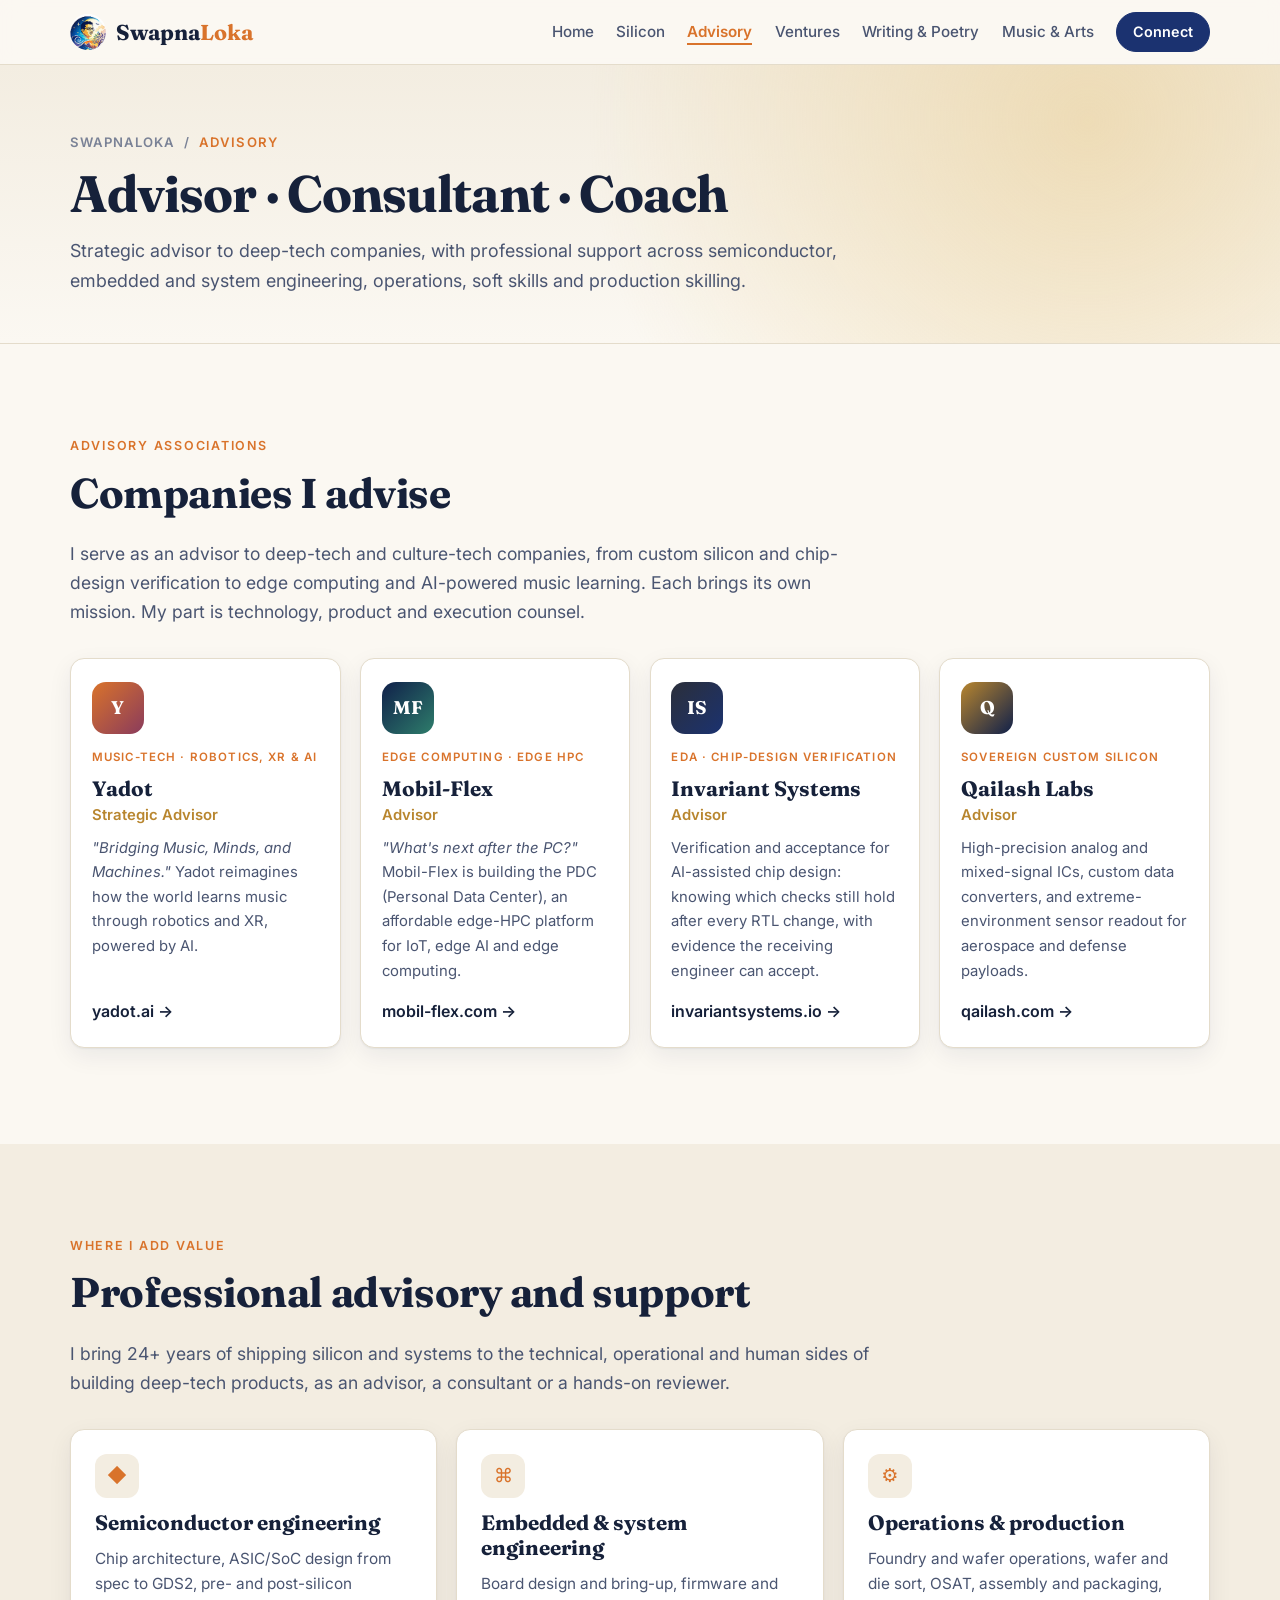
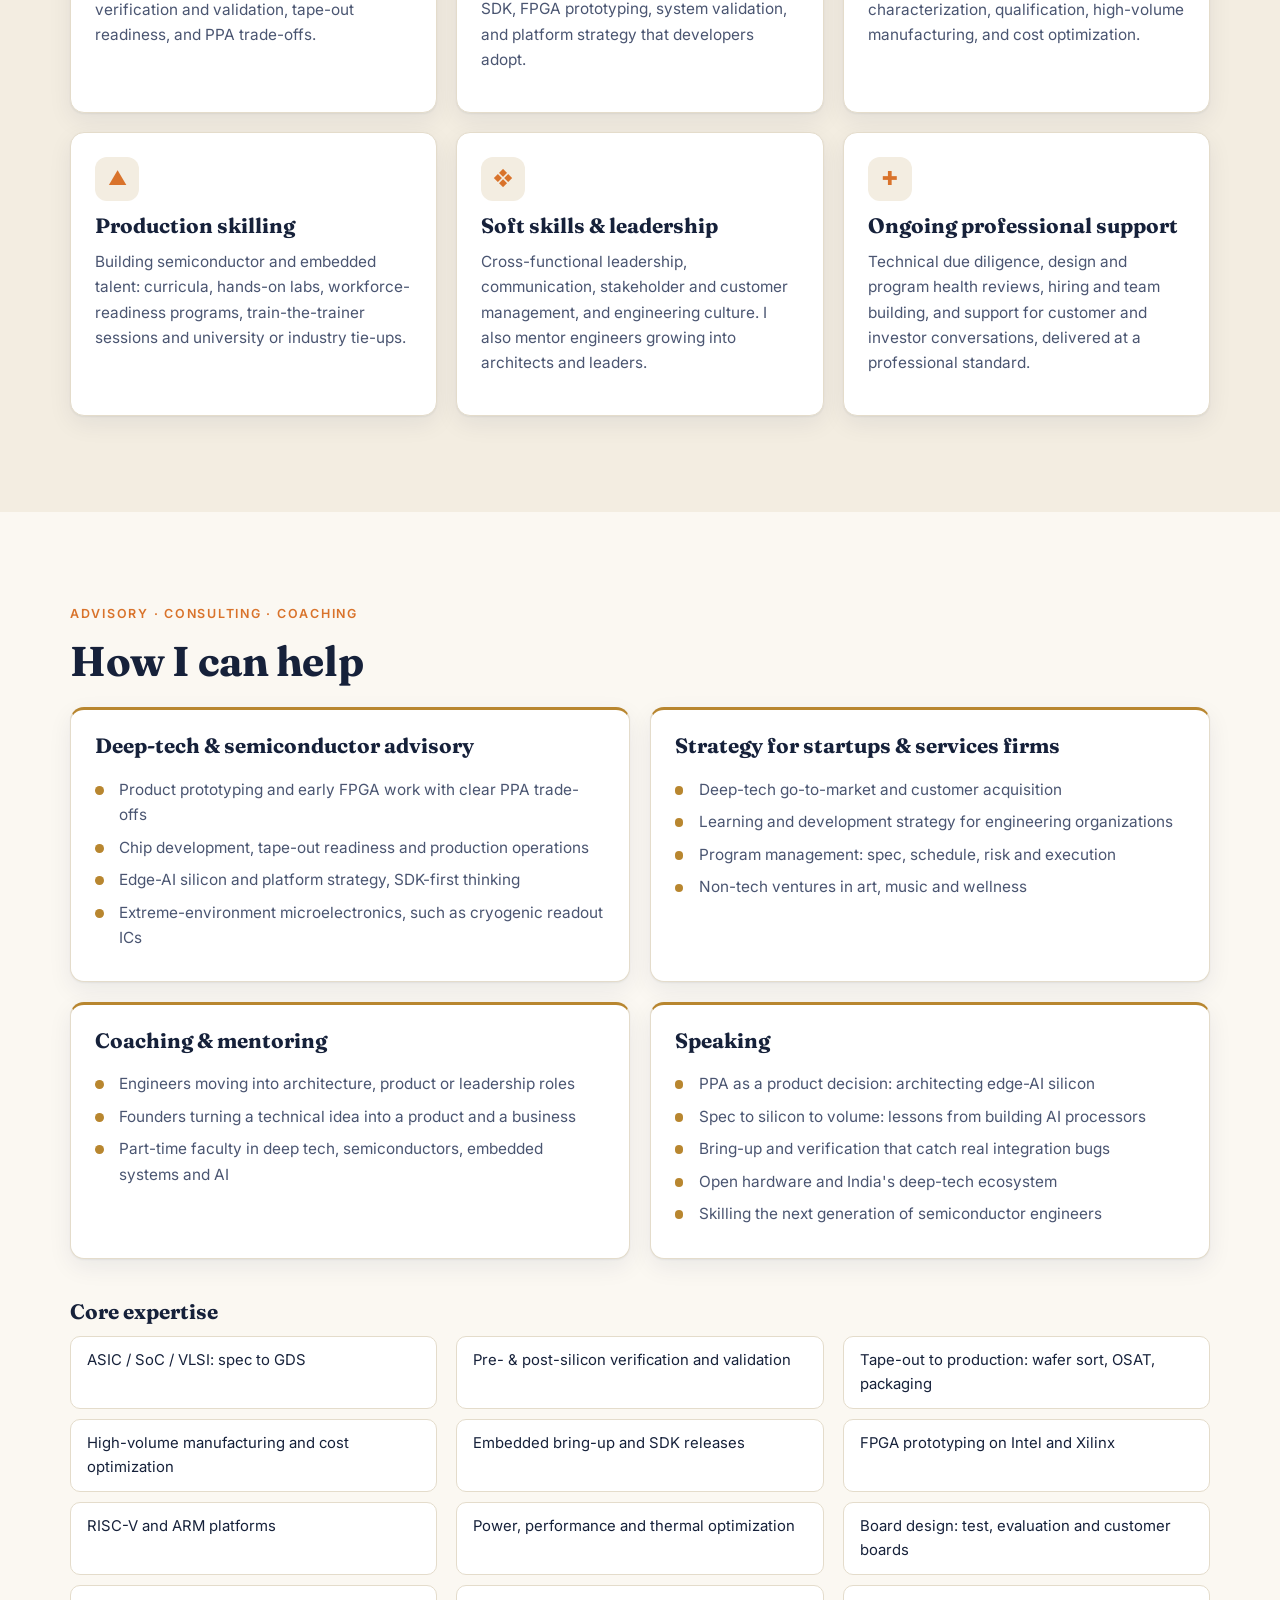
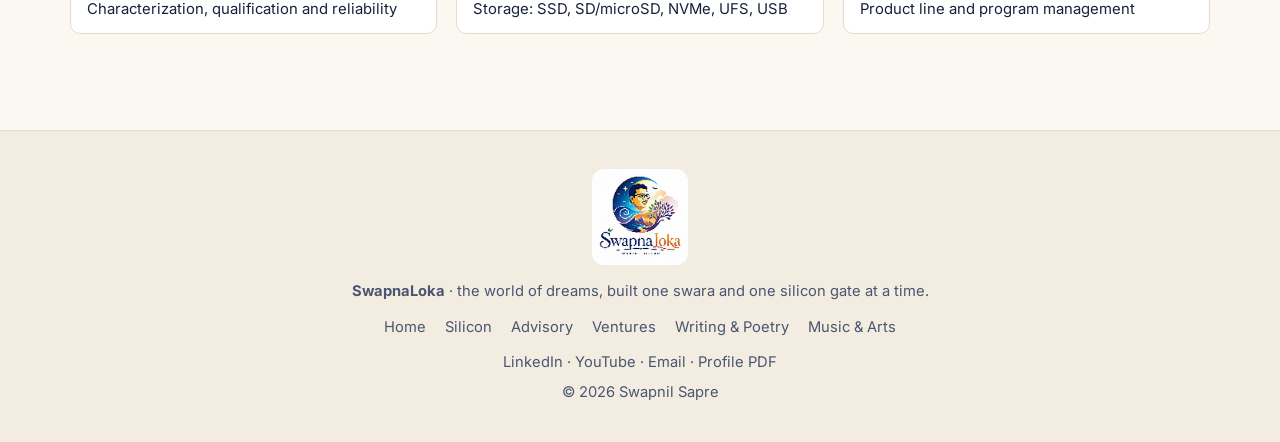
==== advisory.html @ cea738b8 "Multi-page site with shared menu; advisory roles (Yadot, Mobil-Flex, Invariant Systems, Qailash Labs" ====
<!doctype html>
<html lang="en">
<head>
<meta charset="utf-8">
<meta name="viewport" content="width=device-width, initial-scale=1">
<title>Advisory · SwapnaLoka · Swapnil Sapre</title>
<meta name="description" content="Swapnil Sapre advises Yadot, Mobil-Flex, Invariant Systems and Qailash Labs, and offers semiconductor, embedded and system engineering, operations, soft-skills and production-skilling support.">
<meta property="og:title" content="Advisory · SwapnaLoka · Swapnil Sapre">
<meta property="og:description" content="Swapnil Sapre advises Yadot, Mobil-Flex, Invariant Systems and Qailash Labs, and offers semiconductor, embedded and system engineering, operations, soft-skills and production-skilling support.">
<meta property="og:image" content="https://swap111.github.io/profile/assets/img/share.jpg">
<meta property="og:url" content="https://swap111.github.io/profile/advisory.html">
<meta name="twitter:card" content="summary_large_image">
<meta property="og:type" content="profile">
<link rel="canonical" href="https://swap111.github.io/profile/advisory.html">
<link rel="icon" type="image/png" href="assets/img/favicon.png">
<link rel="preconnect" href="https://fonts.googleapis.com">
<link rel="preconnect" href="https://fonts.gstatic.com" crossorigin>
<link href="https://fonts.googleapis.com/css2?family=Fraunces:opsz,wght@9..144,400;9..144,600;9..144,700&family=Inter:wght@400;500;600&display=swap" rel="stylesheet">
<link rel="stylesheet" href="assets/css/style.css">
</head>
<body>

<header class="nav" id="top">
  <div class="wrap nav__in">
    <a class="brand" href="index.html" aria-label="SwapnaLoka home">
      <img src="assets/img/favicon.png" alt="" width="36" height="36">
      <span>Swapna<em>Loka</em></span>
    </a>
    <button class="nav__toggle" aria-label="Open menu" aria-expanded="false" aria-controls="menu">
      <span></span><span></span><span></span>
    </button>
    <nav id="menu" class="nav__menu">
      <a href="index.html">Home</a>
      <a href="silicon.html">Silicon</a>
      <a href="advisory.html" aria-current="page">Advisory</a>
      <a href="ventures.html">Ventures</a>
      <a href="writing.html">Writing &amp; Poetry</a>
      <a href="music.html">Music &amp; Arts</a>
      <a href="index.html#contact" class="btn btn--sm">Connect</a>
    </nav>
  </div>
</header>

<main>

<section class="pagehead">
  <div class="wrap">
    <p class="pagehead__crumb"><a href="index.html">SwapnaLoka</a> <span aria-hidden="true">/</span> Advisory</p>
    <h1>Advisor · Consultant · Coach</h1>
    <p class="pagehead__lead">Strategic advisor to deep-tech companies, with professional support across semiconductor, embedded and system engineering, operations, soft skills and production skilling.</p>
  </div>
</section>

<section id="associations" class="section">
  <div class="wrap">
    <p class="eyebrow">Advisory associations</p>
    <h2>Companies I advise</h2>
    <p class="section__lead">I serve as an advisor to deep-tech and culture-tech companies, from custom silicon and chip-design verification to edge computing and AI-powered music learning. Each brings its own mission. My part is technology, product and execution counsel.</p>
    <div class="assoc">
      <a class="assoc__card" href="https://yadot.ai/" target="_blank" rel="noopener">
        <span class="assoc__mono assoc__mono--yadot" aria-hidden="true">Y</span>
        <span class="card__tag">Music-tech · Robotics, XR &amp; AI</span>
        <h3>Yadot</h3>
        <p class="assoc__role">Strategic Advisor</p>
        <p><em>"Bridging Music, Minds, and Machines."</em> Yadot reimagines how the world learns music through robotics and XR, powered by AI.</p>
        <span class="card__link">yadot.ai →</span>
      </a>
      <a class="assoc__card" href="https://mobil-flex.com/" target="_blank" rel="noopener">
        <span class="assoc__mono assoc__mono--mf" aria-hidden="true">MF</span>
        <span class="card__tag">Edge computing · Edge HPC</span>
        <h3>Mobil-Flex</h3>
        <p class="assoc__role">Advisor</p>
        <p><em>"What's next after the PC?"</em> Mobil-Flex is building the PDC (Personal Data Center), an affordable edge-HPC platform for IoT, edge AI and edge computing.</p>
        <span class="card__link">mobil-flex.com →</span>
      </a>
      <a class="assoc__card" href="https://invariantsystems.io/" target="_blank" rel="noopener">
        <span class="assoc__mono assoc__mono--inv" aria-hidden="true">IS</span>
        <span class="card__tag">EDA · Chip-design verification</span>
        <h3>Invariant Systems</h3>
        <p class="assoc__role">Advisor</p>
        <p>Verification and acceptance for AI-assisted chip design: knowing which checks still hold after every RTL change, with evidence the receiving engineer can accept.</p>
        <span class="card__link">invariantsystems.io →</span>
      </a>
      <a class="assoc__card" href="https://qailash.com/" target="_blank" rel="noopener">
        <span class="assoc__mono assoc__mono--q" aria-hidden="true">Q</span>
        <span class="card__tag">Sovereign custom silicon</span>
        <h3>Qailash Labs</h3>
        <p class="assoc__role">Advisor</p>
        <p>High-precision analog and mixed-signal ICs, custom data converters, and extreme-environment sensor readout for aerospace and defense payloads.</p>
        <span class="card__link">qailash.com →</span>
      </a>
    </div>
  </div>
</section>

<section id="areas" class="section section--tint">
  <div class="wrap">
    <p class="eyebrow">Where I add value</p>
    <h2>Professional advisory and support</h2>
    <p class="section__lead">I bring 24+ years of shipping silicon and systems to the technical, operational and human sides of building deep-tech products, as an advisor, a consultant or a hands-on reviewer.</p>
    <div class="cards cards--3">
      <article class="card area">
        <span class="area__icon" aria-hidden="true">◆</span>
        <h3>Semiconductor engineering</h3>
        <p>Chip architecture, ASIC/SoC design from spec to GDS2, pre- and post-silicon verification and validation, tape-out readiness, and PPA trade-offs.</p>
      </article>
      <article class="card area">
        <span class="area__icon" aria-hidden="true">⌘</span>
        <h3>Embedded &amp; system engineering</h3>
        <p>Board design and bring-up, firmware and SDK, FPGA prototyping, system validation, and platform strategy that developers adopt.</p>
      </article>
      <article class="card area">
        <span class="area__icon" aria-hidden="true">⚙</span>
        <h3>Operations &amp; production</h3>
        <p>Foundry and wafer operations, wafer and die sort, OSAT, assembly and packaging, characterization, qualification, high-volume manufacturing, and cost optimization.</p>
      </article>
      <article class="card area">
        <span class="area__icon" aria-hidden="true">▲</span>
        <h3>Production skilling</h3>
        <p>Building semiconductor and embedded talent: curricula, hands-on labs, workforce-readiness programs, train-the-trainer sessions and university or industry tie-ups.</p>
      </article>
      <article class="card area">
        <span class="area__icon" aria-hidden="true">❖</span>
        <h3>Soft skills &amp; leadership</h3>
        <p>Cross-functional leadership, communication, stakeholder and customer management, and engineering culture. I also mentor engineers growing into architects and leaders.</p>
      </article>
      <article class="card area">
        <span class="area__icon" aria-hidden="true">✚</span>
        <h3>Ongoing professional support</h3>
        <p>Technical due diligence, design and program health reviews, hiring and team building, and support for customer and investor conversations, delivered at a professional standard.</p>
      </article>
    </div>
  </div>
</section>

<section id="advise" class="section">
  <div class="wrap">
    <p class="eyebrow">Advisory · Consulting · Coaching</p>
    <h2>How I can help</h2>
    <div class="cards cards--2">
      <article class="card card--line">
        <h3>Deep-tech &amp; semiconductor advisory</h3>
        <ul class="ticks">
          <li>Product prototyping and early FPGA work with clear PPA trade-offs</li>
          <li>Chip development, tape-out readiness and production operations</li>
          <li>Edge-AI silicon and platform strategy, SDK-first thinking</li>
          <li>Extreme-environment microelectronics, such as cryogenic readout ICs</li>
        </ul>
      </article>
      <article class="card card--line">
        <h3>Strategy for startups &amp; services firms</h3>
        <ul class="ticks">
          <li>Deep-tech go-to-market and customer acquisition</li>
          <li>Learning and development strategy for engineering organizations</li>
          <li>Program management: spec, schedule, risk and execution</li>
          <li>Non-tech ventures in art, music and wellness</li>
        </ul>
      </article>
      <article class="card card--line">
        <h3>Coaching &amp; mentoring</h3>
        <ul class="ticks">
          <li>Engineers moving into architecture, product or leadership roles</li>
          <li>Founders turning a technical idea into a product and a business</li>
          <li>Part-time faculty in deep tech, semiconductors, embedded systems and AI</li>
        </ul>
      </article>
      <article class="card card--line">
        <h3>Speaking</h3>
        <ul class="ticks">
          <li>PPA as a product decision: architecting edge-AI silicon</li>
          <li>Spec to silicon to volume: lessons from building AI processors</li>
          <li>Bring-up and verification that catch real integration bugs</li>
          <li>Open hardware and India's deep-tech ecosystem</li>
          <li>Skilling the next generation of semiconductor engineers</li>
        </ul>
      </article>
    </div>

    <h3 class="sub">Core expertise</h3>
    <ul class="skills">
      <li>ASIC / SoC / VLSI: spec to GDS</li>
      <li>Pre- &amp; post-silicon verification and validation</li>
      <li>Tape-out to production: wafer sort, OSAT, packaging</li>
      <li>High-volume manufacturing and cost optimization</li>
      <li>Embedded bring-up and SDK releases</li>
      <li>FPGA prototyping on Intel and Xilinx</li>
      <li>RISC-V and ARM platforms</li>
      <li>Power, performance and thermal optimization</li>
      <li>Board design: test, evaluation and customer boards</li>
      <li>Characterization, qualification and reliability</li>
      <li>Storage: SSD, SD/microSD, NVMe, UFS, USB</li>
      <li>Product line and program management</li>
    </ul>
  </div>
</section>

</main>

<footer class="foot">
  <div class="wrap foot__in">
    <img src="assets/img/swapnaloka_logo.png" alt="SwapnaLoka logo" width="96" height="96">
    <p><b>SwapnaLoka</b> · the world of dreams, built one swara and one silicon gate at a time.</p>
    <nav class="foot__links" aria-label="Footer">
      <a href="index.html">Home</a><a href="silicon.html">Silicon</a><a href="advisory.html">Advisory</a>
      <a href="ventures.html">Ventures</a><a href="writing.html">Writing &amp; Poetry</a><a href="music.html">Music &amp; Arts</a>
    </nav>
    <p class="foot__social">
      <a href="https://www.linkedin.com/in/swapnils29/" target="_blank" rel="noopener">LinkedIn</a> ·
      <a href="https://www.youtube.com/channel/UCmxNMod3-gjRFG-OuT9vwgw" target="_blank" rel="noopener">YouTube</a> ·
      <a href="mailto:sapreswapnil@yahoo.co.in">Email</a> ·
      <a href="docs/SwapnaLoka_Profile_Swapnil_Sapre.pdf" download>Profile PDF</a>
    </p>
    <p class="muted">© <span id="yr">2026</span> Swapnil Sapre</p>
  </div>
</footer>

<script src="assets/js/main.js" defer></script>
</body>
</html>
---- assets/css/style.css ----
/* SwapnaLoka — palette drawn from the logo: night navy, gold, saffron, cream */
:root {
  --bg: #fbf8f2;
  --bg-tint: #f3ede1;
  --surface: #ffffff;
  --ink: #16213a;
  --ink-soft: #4a5571;
  --muted: #7a8296;
  --line: #e4dccb;
  --navy: #10204a;
  --navy-2: #1b3270;
  --gold: #b8862f;
  --gold-soft: #e9cf98;
  --saffron: #d9732b;
  --on-dark: #f4efe4;
  --shadow: 0 1px 2px rgba(16,32,74,.06), 0 8px 24px rgba(16,32,74,.07);
  --radius: 14px;
  --serif: "Fraunces", Georgia, "Times New Roman", serif;
  --sans: "Inter", system-ui, -apple-system, "Segoe UI", Roboto, sans-serif;
}
@media (prefers-color-scheme: dark) {
  :root:not([data-theme="light"]) {
    --bg: #0c1326; --bg-tint: #111a33; --surface: #15203d;
    --ink: #ece6d8; --ink-soft: #c2c6d3; --muted: #8d94a8; --line: #26325a;
    --navy: #060b1a; --navy-2: #1b3270; --gold: #d9ab55; --gold-soft: #7a5d26;
    --saffron: #ee8a43;
    --shadow: 0 1px 2px rgba(0,0,0,.3), 0 8px 24px rgba(0,0,0,.25);
  }
}
:root[data-theme="dark"] {
  --bg: #0c1326; --bg-tint: #111a33; --surface: #15203d;
  --ink: #ece6d8; --ink-soft: #c2c6d3; --muted: #8d94a8; --line: #26325a;
  --navy: #060b1a; --navy-2: #1b3270; --gold: #d9ab55; --gold-soft: #7a5d26;
  --saffron: #ee8a43;
  --shadow: 0 1px 2px rgba(0,0,0,.3), 0 8px 24px rgba(0,0,0,.25);
}

*, *::before, *::after { box-sizing: border-box; }
html { scroll-behavior: smooth; scroll-padding-top: 76px; }
body {
  margin: 0; background: var(--bg); color: var(--ink);
  font: 16px/1.65 var(--sans); -webkit-font-smoothing: antialiased;
}
img { max-width: 100%; height: auto; display: block; }
.hero__in > *, .grid-2 > *, .cards > *, .books > * { min-width: 0; }
a { color: var(--gold); text-decoration-thickness: 1px; text-underline-offset: 3px; }
a:hover { color: var(--saffron); }
h1, h2, h3, h4 { font-family: var(--serif); line-height: 1.2; margin: 0 0 .5em; color: var(--ink); }
h1 { font-size: clamp(2.6rem, 6vw, 4.4rem); letter-spacing: -.02em; }
h2 { font-size: clamp(1.8rem, 3.6vw, 2.6rem); letter-spacing: -.01em; }
h3 { font-size: 1.3rem; }
h4 { font-size: 1.08rem; }
p { margin: 0 0 1em; }
.wrap { width: min(1140px, 100% - 32px); margin-inline: auto; }
.muted { color: var(--muted); }
.center { text-align: center; margin-top: 1.5rem; }
.eyebrow {
  font: 600 .78rem/1 var(--sans); letter-spacing: .14em; text-transform: uppercase;
  color: var(--saffron); margin-bottom: 1rem;
}

/* buttons */
.btn {
  display: inline-flex; align-items: center; gap: .5rem;
  padding: .8rem 1.3rem; border-radius: 999px; border: 1.5px solid var(--navy-2);
  background: var(--navy-2); color: #fff; font-weight: 600; text-decoration: none;
  transition: transform .15s, background .15s;
}
.btn:hover { color: #fff; background: var(--saffron); border-color: var(--saffron); transform: translateY(-1px); }
.btn--ghost { background: transparent; color: var(--ink); border-color: var(--gold); }
.btn--ghost:hover { background: var(--gold); border-color: var(--gold); }
.btn--light { background: var(--gold); border-color: var(--gold); color: #10204a; }
.btn--sm { padding: .45rem 1rem; font-size: .9rem; }

/* nav */
.nav {
  position: sticky; top: 0; z-index: 50;
  background: color-mix(in srgb, var(--bg) 88%, transparent);
  backdrop-filter: saturate(1.4) blur(10px); border-bottom: 1px solid var(--line);
}
.nav__in { display: flex; align-items: center; justify-content: space-between; height: 64px; }
.brand { display: flex; align-items: center; gap: .6rem; text-decoration: none; color: var(--ink); font: 700 1.35rem var(--serif); }
.brand img { border-radius: 50%; }
.brand em { font-style: normal; color: var(--saffron); }
.nav__menu { display: flex; align-items: center; gap: 1.4rem; }
.nav__menu a:not(.btn) { color: var(--ink-soft); text-decoration: none; font-weight: 500; font-size: .95rem; }
.nav__menu a:not(.btn):hover { color: var(--saffron); }
.nav__toggle { display: none; background: none; border: 0; padding: 8px; cursor: pointer; }
.nav__toggle span { display: block; width: 22px; height: 2px; margin: 5px 0; background: var(--ink); border-radius: 2px; }

/* hero */
.hero {
  padding: clamp(3rem, 7vw, 6rem) 0 3rem;
  background:
    radial-gradient(900px 400px at 85% 0%, color-mix(in srgb, var(--gold-soft) 45%, transparent), transparent 70%),
    radial-gradient(700px 400px at 0% 100%, color-mix(in srgb, var(--navy-2) 10%, transparent), transparent 70%);
}
.hero__in { display: grid; grid-template-columns: 1.3fr 1fr; gap: clamp(2rem, 5vw, 4rem); align-items: center; }
.hero__lead { font: 600 1.25rem var(--serif); color: var(--gold); margin-bottom: .6rem; }
.hero__sub { font-size: 1.12rem; color: var(--ink-soft); max-width: 38em; }
.hero__cta { display: flex; flex-wrap: wrap; gap: .8rem; margin: 1.6rem 0; }
.hero__photo { margin: 0; position: relative; justify-self: center; width: min(400px, 100%); }
.hero__photo::before {
  content: ""; position: absolute; inset: -14px; border-radius: 50%;
  background: conic-gradient(from 200deg, var(--gold), var(--saffron), var(--navy-2), var(--gold));
  opacity: .9;
}
.hero__photo img { position: relative; border-radius: 50%; border: 6px solid var(--bg); aspect-ratio: 1; object-fit: cover; }
.chips { list-style: none; padding: 0; margin: 0; display: flex; flex-wrap: wrap; gap: .45rem; }
.chips li {
  font-size: .82rem; padding: .3rem .75rem; border-radius: 999px;
  background: var(--surface); border: 1px solid var(--line); color: var(--ink-soft);
}
.chips--dark li { background: rgba(255,255,255,.06); border-color: rgba(255,255,255,.18); color: var(--on-dark); }

.stats {
  margin-top: clamp(2.5rem, 5vw, 4rem); display: grid; grid-template-columns: repeat(4, 1fr);
  background: var(--surface); border: 1px solid var(--line); border-radius: var(--radius); box-shadow: var(--shadow);
}
.stats div { padding: 1.4rem 1.2rem; border-right: 1px solid var(--line); }
.stats div:last-child { border-right: 0; }
.stats b { display: block; font: 700 1.9rem var(--serif); color: var(--navy-2); }
:root[data-theme="dark"] .stats b { color: var(--gold); }
@media (prefers-color-scheme: dark) { :root:not([data-theme="light"]) .stats b { color: var(--gold); } }
.stats span { font-size: .88rem; color: var(--muted); }

/* sections */
.section { padding: clamp(3.5rem, 8vw, 6rem) 0; }
.section--tint { background: var(--bg-tint); }
.section--dark { background: var(--navy); color: var(--on-dark); }
.section--dark h2, .section--dark h3 { color: #fff; }
.section--dark .prose { color: #d6d9e4; }
.section--dark a:not(.btn) { color: var(--gold-soft); }
.section__lead { font-size: 1.1rem; color: var(--ink-soft); max-width: 46em; margin-bottom: 2rem; }
.grid-2 { display: grid; grid-template-columns: 1fr 1.5fr; gap: clamp(2rem, 5vw, 4rem); }
.prose p { color: var(--ink-soft); }
.section--dark .prose p { color: #d6d9e4; }
blockquote {
  margin: 1.6rem 0 0; padding: 1rem 1.4rem; border-left: 3px solid var(--gold);
  font: italic 500 1.15rem/1.5 var(--serif); color: var(--ink); background: var(--bg-tint); border-radius: 0 10px 10px 0;
}
.sub { margin-top: 2.6rem; }

/* cards */
.cards { display: grid; gap: 1.2rem; }
.cards--3 { grid-template-columns: repeat(3, 1fr); }
.cards--2 { grid-template-columns: repeat(2, 1fr); }
.cards--quiet { margin-top: 1.2rem; }
.card {
  background: var(--surface); border: 1px solid var(--line); border-radius: var(--radius);
  padding: 1.5rem; box-shadow: var(--shadow); display: flex; flex-direction: column;
}
.card p { color: var(--ink-soft); font-size: .96rem; }
.cards--quiet .card { box-shadow: none; background: transparent; }
.card__tag { font-size: .72rem; font-weight: 600; letter-spacing: .1em; text-transform: uppercase; color: var(--saffron); margin-bottom: .5rem; }
.card__link { margin-top: auto; font-weight: 600; text-decoration: none; }
.card--line { border-top: 3px solid var(--gold); }
.ticks { list-style: none; padding: 0; margin: 0; }
.ticks li { position: relative; padding-left: 1.5rem; margin: .45rem 0; color: var(--ink-soft); font-size: .96rem; }
.ticks li::before { content: ""; position: absolute; left: 0; top: .6em; width: .55rem; height: .55rem; border-radius: 50%; background: var(--gold); }

.skills { list-style: none; padding: 0; margin: 0; display: grid; grid-template-columns: repeat(3, 1fr); gap: .6rem 1.2rem; }
.skills li { padding: .7rem 1rem; border: 1px solid var(--line); border-radius: 10px; background: var(--surface); font-size: .93rem; }

/* timeline */
.timeline { list-style: none; padding: 0; margin: 1rem 0 0; position: relative; }
.timeline::before { content: ""; position: absolute; left: 132px; top: 6px; bottom: 6px; width: 2px; background: var(--line); }
.timeline li { display: grid; grid-template-columns: 120px 1fr; gap: 2.4rem; padding: .9rem 0; position: relative; }
.timeline li::after {
  content: ""; position: absolute; left: 127px; top: 1.3rem; width: 12px; height: 12px; border-radius: 50%;
  background: var(--bg-tint); border: 2px solid var(--gold);
}
.timeline li:first-child::after, .timeline li:nth-child(2)::after { background: var(--saffron); border-color: var(--saffron); }
.tl__when { font: 600 .9rem var(--sans); color: var(--muted); padding-top: .15rem; text-align: right; }
.timeline h4 { margin-bottom: .25rem; }
.timeline h4 small { font: 500 .9rem var(--sans); color: var(--gold); }
.timeline p { color: var(--ink-soft); font-size: .95rem; margin: 0; }
.edu { grid-template-columns: 1fr 1fr; }
.plain { list-style: none; padding: 0; margin: 0; }
.plain li { padding: .55rem 0; border-bottom: 1px dashed var(--line); color: var(--ink-soft); font-size: .95rem; }
.plain b { color: var(--ink); font-weight: 600; }

/* books */
.books { display: grid; grid-template-columns: repeat(5, 1fr); gap: 1rem; }
.book {
  position: relative; display: flex; flex-direction: column; text-decoration: none; color: var(--ink);
  background: var(--surface); border: 1px solid var(--line); border-radius: 6px 14px 14px 6px;
  padding: 1.3rem 1.1rem 1.2rem 1.6rem; min-height: 230px; box-shadow: var(--shadow); transition: transform .2s;
}
.book:hover { transform: translateY(-4px) rotate(-.4deg); color: var(--ink); }
.book__spine { position: absolute; left: 0; top: 0; bottom: 0; width: 8px; border-radius: 6px 0 0 6px; }
.b1 { background: var(--navy-2); } .b2 { background: #2e7d6b; } .b3 { background: var(--gold); }
.b4 { background: var(--saffron); } .b5 { background: #8a3b5c; }
.book__kind { font-size: .7rem; font-weight: 600; letter-spacing: .1em; text-transform: uppercase; color: var(--muted); margin-bottom: .6rem; }
.book h4 { font-size: 1.05rem; }
.book p { font-size: .88rem; color: var(--ink-soft); margin-top: auto; margin-bottom: 0; }
.newsletter {
  margin-top: 3rem; display: flex; gap: 2rem; align-items: center; justify-content: space-between;
  padding: 1.8rem 2rem; border-radius: var(--radius);
  background: linear-gradient(120deg, var(--navy-2), var(--navy)); color: var(--on-dark);
}
.newsletter h3 { color: #fff; }
.newsletter p { margin: 0; color: #d6d9e4; }
.newsletter .btn { background: var(--gold); border-color: var(--gold); color: #10204a; flex-shrink: 0; }

/* music */
.video { position: relative; aspect-ratio: 16/9; border-radius: var(--radius); overflow: hidden; box-shadow: 0 16px 40px rgba(0,0,0,.35); border: 1px solid rgba(255,255,255,.12); }
.video iframe { position: absolute; inset: 0; width: 100%; height: 100%; border: 0; }
.video__cap { margin-top: 1rem; font-size: .92rem; color: #c9cddb; }
.section--dark .chips { margin: 1.2rem 0 1.6rem; }
#music .grid-2 { grid-template-columns: 1fr 1.1fr; align-items: center; }

/* contact */
.contact { text-align: center; }
.contact .section__lead { margin-inline: auto; }
.links { display: flex; flex-wrap: wrap; justify-content: center; gap: .8rem; margin: 1rem 0 2rem; }
.links a {
  display: inline-flex; align-items: center; gap: .55rem; padding: .75rem 1.2rem; border-radius: 999px;
  border: 1px solid var(--line); background: var(--surface); color: var(--ink); text-decoration: none; font-weight: 500;
}
.links a:hover { border-color: var(--gold); color: var(--saffron); }
.links svg { width: 18px; height: 18px; fill: currentColor; }
.downloads { display: flex; flex-wrap: wrap; justify-content: center; gap: .6rem 1.6rem; margin-bottom: 1.2rem; }
.downloads a { font-weight: 600; font-size: .95rem; }

.foot { border-top: 1px solid var(--line); padding: 2.4rem 0; background: var(--bg-tint); }
.foot__in { display: flex; flex-direction: column; align-items: center; text-align: center; gap: .3rem; }
.foot img { border-radius: 12px; margin-bottom: .6rem; background: #fff; }
.foot p { margin: 0; color: var(--ink-soft); font-size: .92rem; }

/* reveal */
.reveal { opacity: 0; transform: translateY(14px); transition: opacity .6s ease, transform .6s ease; }
.reveal.in { opacity: 1; transform: none; }
@media (prefers-reduced-motion: reduce) {
  html { scroll-behavior: auto; }
  .reveal { opacity: 1; transform: none; transition: none; }
}

/* responsive */
@media (max-width: 1000px) {
  .books { grid-template-columns: repeat(3, 1fr); }
  .skills { grid-template-columns: repeat(2, 1fr); }
}
@media (max-width: 860px) {
  .nav__toggle { display: block; }
  .nav__menu {
    position: absolute; top: 64px; left: 0; right: 0; flex-direction: column; align-items: stretch; gap: 0;
    background: var(--bg); border-bottom: 1px solid var(--line); padding: .5rem 16px 1rem; display: none;
  }
  .nav__menu.open { display: flex; }
  .nav__menu a { padding: .7rem 0; }
  .nav__menu .btn { justify-content: center; margin-top: .5rem; }
  .hero__in, .grid-2, #music .grid-2, .edu { grid-template-columns: 1fr; }
  .hero__photo { order: -1; width: min(260px, 70%); }
  .stats { grid-template-columns: repeat(2, 1fr); }
  .stats div:nth-child(2) { border-right: 0; }
  .stats div:nth-child(-n+2) { border-bottom: 1px solid var(--line); }
  .cards--3, .cards--2 { grid-template-columns: 1fr; }
  .newsletter { flex-direction: column; align-items: flex-start; }
}
@media (max-width: 560px) {
  .books, .skills { grid-template-columns: 1fr; }
  .book { min-height: 0; }
  .timeline::before { left: 5px; }
  .timeline li { grid-template-columns: 1fr; gap: .2rem; padding-left: 1.6rem; }
  .timeline li::after { left: 0; top: 1.1rem; }
  .tl__when { text-align: left; }
}

/* builder: 4 venture cards + ventures in focus */
.cards--4 { grid-template-columns: repeat(4, 1fr); }
.focus { display: grid; grid-template-columns: 1fr 1fr; gap: 1.2rem; }
.focus__item {
  background: var(--surface); border: 1px solid var(--line); border-radius: var(--radius);
  padding: 1.8rem; box-shadow: var(--shadow); border-top: 4px solid var(--saffron);
  scroll-margin-top: 84px;
}
.focus__item + .focus__item { border-top-color: #c9a21a; }
.focus__item > p { color: var(--ink-soft); }
.focus__head { display: flex; gap: 1rem; align-items: center; margin-bottom: 1rem; }
.focus__head h3 { margin: 0; }
.focus__sub { margin: .1rem 0 0; color: var(--muted); font-size: .92rem; }
.focus__mark { width: 64px; height: 64px; border-radius: 50%; flex-shrink: 0; object-fit: cover; }
.focus__mark--drum { display: grid; place-items: center; background: var(--navy-2); color: var(--gold-soft); }
.focus__mark--drum svg { width: 36px; height: 36px; }
.focus .ticks li b { color: var(--ink); font-weight: 600; }
.focus__links { display: flex; flex-wrap: wrap; align-items: center; gap: 1rem; margin-top: 1.2rem; }
.focus__links a:not(.btn) { font-weight: 600; text-decoration: none; }
@media (max-width: 1000px) { .cards--4 { grid-template-columns: repeat(2, 1fr); } }
@media (max-width: 860px) { .focus { grid-template-columns: 1fr; } }
@media (max-width: 560px) { .cards--4 { grid-template-columns: 1fr; } .focus__item { padding: 1.3rem; } }

/* honour badge */
.honour {
  display: inline-flex; align-items: center; gap: .45rem; margin: -.4rem 0 1.1rem;
  padding: .4rem .9rem; border-radius: 999px; font-size: .9rem; font-weight: 600;
  background: color-mix(in srgb, var(--gold-soft) 45%, transparent); color: var(--ink);
  border: 1px solid var(--gold);
}
.honour span { color: var(--gold); }
.gold { color: var(--gold); font-weight: 600; }

/* book shelf with real covers */
.shelf { display: grid; grid-template-columns: repeat(4, 1fr); gap: 1.6rem; align-items: start; max-width: 940px; margin: 0 auto; }
.cover { text-decoration: none; color: var(--ink); display: flex; flex-direction: column; }
.cover img, .cover__art {
  width: 100%; aspect-ratio: 2/3; object-fit: cover; border-radius: 3px 8px 8px 3px;
  box-shadow: -4px 0 0 rgba(0,0,0,.08) inset, 0 10px 24px rgba(16,32,74,.18);
  transition: transform .25s, box-shadow .25s; margin-bottom: .8rem;
}
.cover:hover img, .cover:hover .cover__art { transform: translateY(-6px) rotate(-1deg); box-shadow: 0 18px 34px rgba(16,32,74,.28); }
.cover__art {
  display: flex; flex-direction: column; align-items: center; justify-content: center; gap: .6rem;
  font: 700 2rem/1.1 var(--serif); color: #fff8e8; text-align: center; padding: 1rem;
}
.cover__art small { font: 500 .95rem var(--sans); opacity: .85; letter-spacing: .1em; }
.cover__art--noor { background: radial-gradient(circle at 50% 30%, #f3c86a 0 18%, transparent 19%), linear-gradient(160deg, #1b3270, #0c1530); }
.cover__kind { font-size: .7rem; font-weight: 600; letter-spacing: .1em; text-transform: uppercase; color: var(--muted); }
.cover h4 { font-size: 1rem; margin: .25rem 0 .35rem; }
.cover__buy { font-size: .88rem; font-weight: 600; color: var(--gold); }
.cover:hover .cover__buy { color: var(--saffron); }

/* linkedin articles */
.articles { display: grid; grid-template-columns: repeat(3, 1fr); gap: 1.2rem; }
.article {
  display: flex; flex-direction: column; text-decoration: none; color: var(--ink);
  background: var(--surface); border: 1px solid var(--line); border-radius: var(--radius); overflow: hidden;
  box-shadow: var(--shadow); transition: transform .2s;
}
.article:hover { transform: translateY(-3px); color: var(--ink); }
.article__art { aspect-ratio: 16/7; display: grid; place-items: center; font: 700 1.5rem var(--serif); color: #fff; text-align: center; padding: 0 1rem; }
.article__art--dharma { background: linear-gradient(135deg, #d9732b, #b8862f 60%, #10204a); }
.article__art--ai { background: linear-gradient(135deg, #10204a, #1b3270 55%, #2e7d6b); letter-spacing: .04em; }
.article__art--sdk { background: linear-gradient(135deg, #2b2f3a, #1b3270); font-family: ui-monospace, Consolas, monospace; }
.article__body { padding: 1.2rem 1.3rem 1.4rem; }
.article__body h4 { font-size: 1.05rem; }
.article__body p { font-size: .92rem; color: var(--ink-soft); margin: 0; }
.posts { margin-top: 1.4rem; padding: 1.3rem 1.5rem; border: 1px dashed var(--line); border-radius: var(--radius); }
.posts h4 { margin-bottom: .6rem; }
.posts ul { margin: 0; padding-left: 1.1rem; columns: 2; column-gap: 2rem; }
.posts li { margin: .3rem 0; break-inside: avoid; font-size: .94rem; }

/* poetry */
.poetry h2 .deva { font-size: 1.3em; color: var(--saffron); }
.poetry h2 small { display: block; font: 500 1rem var(--sans); color: var(--muted); margin-top: .4rem; letter-spacing: .04em; }
.poetry__tag { font: 600 1.4rem/1.5 var(--serif); color: var(--navy-2); margin: 1.2rem 0 .2rem; }
:root[data-theme="dark"] .poetry__tag { color: var(--gold); }
@media (prefers-color-scheme: dark) { :root:not([data-theme="light"]) .poetry__tag { color: var(--gold); } }
.poetry__grid { display: grid; grid-template-columns: 1fr 1fr; gap: .9rem; margin-top: 1.4rem; }
.poetry__grid div { background: var(--surface); border: 1px solid var(--line); border-left: 3px solid var(--saffron); border-radius: 10px; padding: .9rem 1rem; }
.poetry__grid b { display: block; font: 700 1.25rem var(--serif); color: var(--ink); }
.poetry__grid span { font-size: .88rem; color: var(--ink-soft); }

/* music: repertoire + video grid */
.music__top { align-items: start; }
.repertoire { display: grid; grid-template-columns: repeat(3, 1fr); gap: .9rem; }
.repertoire div { padding: 1rem 1.1rem; border-radius: 12px; background: rgba(255,255,255,.05); border: 1px solid rgba(255,255,255,.14); }
.repertoire b { display: block; font: 600 1.05rem var(--serif); color: #fff; margin-bottom: .2rem; }
.repertoire span { font-size: .88rem; color: #c9cddb; }
.muted-dark { color: #aeb4c6; margin-top: -.4rem; }
.vfilter { display: flex; flex-wrap: wrap; gap: .5rem; margin: 0 0 1.2rem; }
.vfilter button {
  font: 500 .88rem var(--sans); padding: .45rem 1rem; border-radius: 999px; cursor: pointer;
  background: transparent; color: var(--on-dark); border: 1px solid rgba(255,255,255,.25);
}
.vfilter button.on, .vfilter button:hover { background: var(--gold); border-color: var(--gold); color: #10204a; }
.vgrid { display: grid; grid-template-columns: repeat(4, 1fr); gap: 1rem; }
.vid { position: relative; display: block; text-decoration: none; color: #fff; border-radius: 10px; overflow: hidden; background: #000; }
.vid img { width: 100%; aspect-ratio: 16/9; object-fit: cover; opacity: .9; transition: transform .3s, opacity .3s; }
.vid::before {
  content: "\25B6"; position: absolute; top: calc(28% - 22px); left: calc(50% - 22px); width: 44px; height: 44px; z-index: 1;
  display: grid; place-items: center; padding-left: 3px; font-size: 18px; color: #fff;
  border-radius: 50%; background: rgba(217,115,43,.92); box-shadow: 0 4px 14px rgba(0,0,0,.4); transition: transform .2s;
}
.vid:hover img { transform: scale(1.05); opacity: 1; }
.vid:hover::before { transform: scale(1.12); }
.vid span { display: block; padding: .55rem .7rem .7rem; font-size: .82rem; line-height: 1.35; background: #17234a; color: #e6e8ef; min-height: 3.2em; }
.vid.hide { display: none; }

/* beyond: hobbies */
.hobbies { display: grid; grid-template-columns: repeat(3, 1fr); gap: 1.2rem; }
.hobby { background: var(--surface); border: 1px solid var(--line); border-radius: var(--radius); padding: 1.4rem; }
.hobby__icon { display: grid; place-items: center; width: 48px; height: 48px; border-radius: 12px; font-size: 1.5rem; background: var(--bg-tint); margin-bottom: .8rem; }
.hobby p { color: var(--ink-soft); font-size: .94rem; margin: 0; }

@media (max-width: 1000px) {
  .vgrid { grid-template-columns: repeat(3, 1fr); }
  .articles, .hobbies, .repertoire { grid-template-columns: repeat(2, 1fr); }
}
@media (max-width: 860px) { .posts ul { columns: 1; } }
@media (max-width: 560px) {
  .shelf { grid-template-columns: repeat(2, 1fr); gap: 1rem; }
  .vgrid { grid-template-columns: repeat(2, 1fr); gap: .7rem; }
  .articles, .hobbies, .repertoire, .poetry__grid { grid-template-columns: 1fr; }
}

/* silicon / Ambient Scientific spotlight */
.silicon { background: linear-gradient(180deg, var(--bg) 0%, var(--bg-tint) 100%); }
.silicon__band { display: grid; grid-template-columns: repeat(4, 1fr); margin: 0 0 1.6rem; border-radius: var(--radius); overflow: hidden; background: #10204a; color: #fff; }
.silicon__band div { padding: 1.2rem 1.3rem; border-right: 1px solid rgba(255,255,255,.14); }
.silicon__band div:last-child { border-right: 0; }
.silicon__band b { display: block; font: 700 1.3rem var(--serif); color: #f3c86a; }
.silicon__band span { font-size: .86rem; color: #c9cddb; }
.music__photo { margin: 1.4rem 0 1.4rem; }
.music__photo img { border-radius: var(--radius); box-shadow: 0 14px 34px rgba(0,0,0,.45); border: 1px solid rgba(243,200,106,.35); }
@media (max-width: 860px) { .silicon__band { grid-template-columns: repeat(2, 1fr); } .silicon__band div:nth-child(2) { border-right: 0; } .silicon__band div:nth-child(-n+2) { border-bottom: 1px solid rgba(255,255,255,.14); } }

.poetry__book { display: flex; align-items: center; gap: 1rem; margin-top: 1.6rem; text-decoration: none; color: var(--ink); }
.poetry__book img { width: 120px; border-radius: 3px 8px 8px 3px; box-shadow: 0 10px 24px rgba(16,32,74,.22); transition: transform .25s; }
.poetry__book:hover img { transform: translateY(-4px) rotate(-1deg); }
.poetry__book b { font: 700 1.3rem var(--serif); color: var(--saffron); }
.poetry__book small { color: var(--gold); font-weight: 600; }

.shelf__next { text-align: center; margin: 1.6rem 0 .4rem; color: var(--ink-soft); }
.shelf__next span { display: inline-block; margin-right: .4rem; padding: .15rem .6rem; border-radius: 999px; font-size: .72rem; font-weight: 600; letter-spacing: .08em; text-transform: uppercase; color: var(--saffron); border: 1px solid var(--saffron); }
.shelf__next b, .poetry__next b { font-family: var(--serif); color: var(--saffron); }
.poetry__next { margin-top: .9rem; color: var(--ink-soft); font-size: .95rem; }

/* multi-page: active nav, page header, explore tiles, associations, areas, footer links */
.nav__menu a[aria-current="page"]:not(.btn) { color: var(--saffron); font-weight: 600; box-shadow: inset 0 -2px 0 var(--saffron); }
.pagehead { padding: clamp(2.6rem, 6vw, 4.2rem) 0 clamp(2rem, 4vw, 3rem); border-bottom: 1px solid var(--line);
  background: radial-gradient(circle at 85% 20%, color-mix(in srgb, var(--gold-soft) 60%, transparent), transparent 45%), linear-gradient(180deg, var(--bg-tint), var(--bg)); }
.pagehead__crumb { font-size: .82rem; font-weight: 600; letter-spacing: .08em; text-transform: uppercase; color: var(--saffron); margin: 0 0 .6rem; }
.pagehead__crumb a { color: var(--muted); text-decoration: none; }
.pagehead__crumb span { color: var(--muted); margin: 0 .3rem; }
.pagehead h1 { font-size: clamp(2rem, 4.6vw, 3.2rem); margin: 0 0 .7rem; }
.pagehead__lead { font-size: 1.12rem; color: var(--ink-soft); max-width: 46em; margin: 0; }
.explore { display: grid; grid-template-columns: repeat(5, 1fr); gap: 1rem; }
.explore a { display: flex; flex-direction: column; text-decoration: none; color: var(--ink); background: var(--surface); border: 1px solid var(--line);
  border-top: 3px solid var(--gold); border-radius: var(--radius); padding: 1.3rem 1.2rem; box-shadow: var(--shadow); transition: transform .2s; }
.explore a:hover { transform: translateY(-4px); color: var(--ink); }
.explore h3 { font-size: 1.08rem; margin: .1rem 0 .4rem; }
.explore p { font-size: .9rem; color: var(--ink-soft); margin: 0 0 .9rem; }
.assoc { display: grid; grid-template-columns: repeat(4, 1fr); gap: 1.2rem; }
.assoc__card { position: relative; display: flex; flex-direction: column; text-decoration: none; color: var(--ink); background: var(--surface);
  border: 1px solid var(--line); border-radius: var(--radius); padding: 1.4rem 1.3rem; box-shadow: var(--shadow); transition: transform .2s, box-shadow .2s; }
.assoc__card:hover { transform: translateY(-4px); color: var(--ink); box-shadow: 0 16px 34px rgba(16,32,74,.16); }
.assoc__card h3 { margin: .1rem 0 .1rem; }
.assoc__card p { font-size: .93rem; color: var(--ink-soft); }
.assoc__role { font-weight: 600; color: var(--gold) !important; margin: 0 0 .5rem; }
.assoc__mono { display: grid; place-items: center; width: 52px; height: 52px; border-radius: 14px; margin-bottom: .9rem;
  font: 700 1.15rem var(--serif); color: #fff; }
.assoc__mono--yadot { background: linear-gradient(135deg, #d9732b, #8a3b5c); }
.assoc__mono--mf { background: linear-gradient(135deg, #10204a, #2e7d6b); }
.assoc__mono--inv { background: linear-gradient(135deg, #2b2f3a, #1b3270); }
.assoc__mono--q { background: linear-gradient(135deg, #b8862f, #10204a); }
.area__icon { display: grid; place-items: center; width: 44px; height: 44px; border-radius: 12px; font-size: 1.2rem; color: var(--saffron); background: var(--bg-tint); margin-bottom: .8rem; }
.foot__links { display: flex; flex-wrap: wrap; justify-content: center; gap: .4rem 1.2rem; margin: .4rem 0; }
.foot__links a, .foot__social a { color: var(--ink-soft); text-decoration: none; font-size: .92rem; }
.foot__links a:hover, .foot__social a:hover { color: var(--saffron); }
.foot__social { margin: .2rem 0; }
@media (max-width: 1100px) { .explore { grid-template-columns: repeat(3, 1fr); } .assoc { grid-template-columns: repeat(2, 1fr); } }
@media (max-width: 760px) { .explore { grid-template-columns: repeat(2, 1fr); } }
@media (max-width: 560px) { .explore, .assoc { grid-template-columns: 1fr; } }
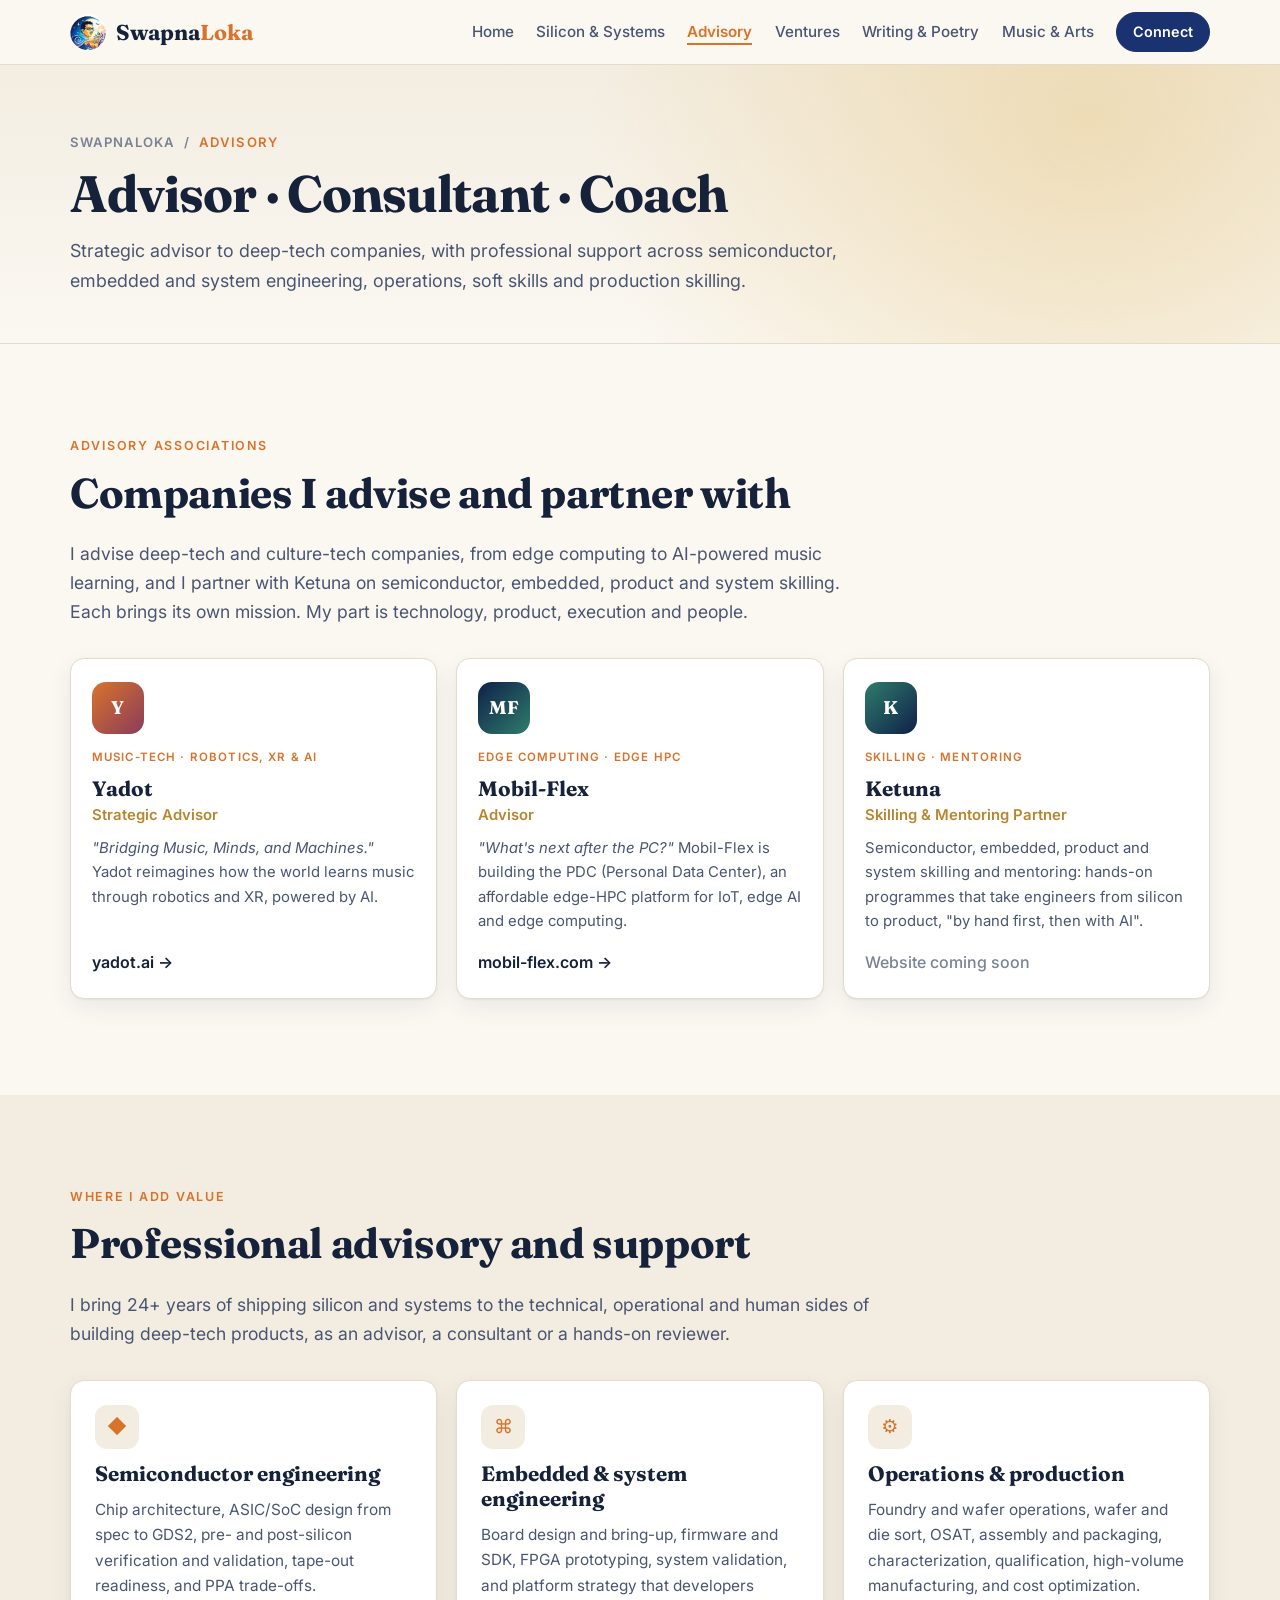
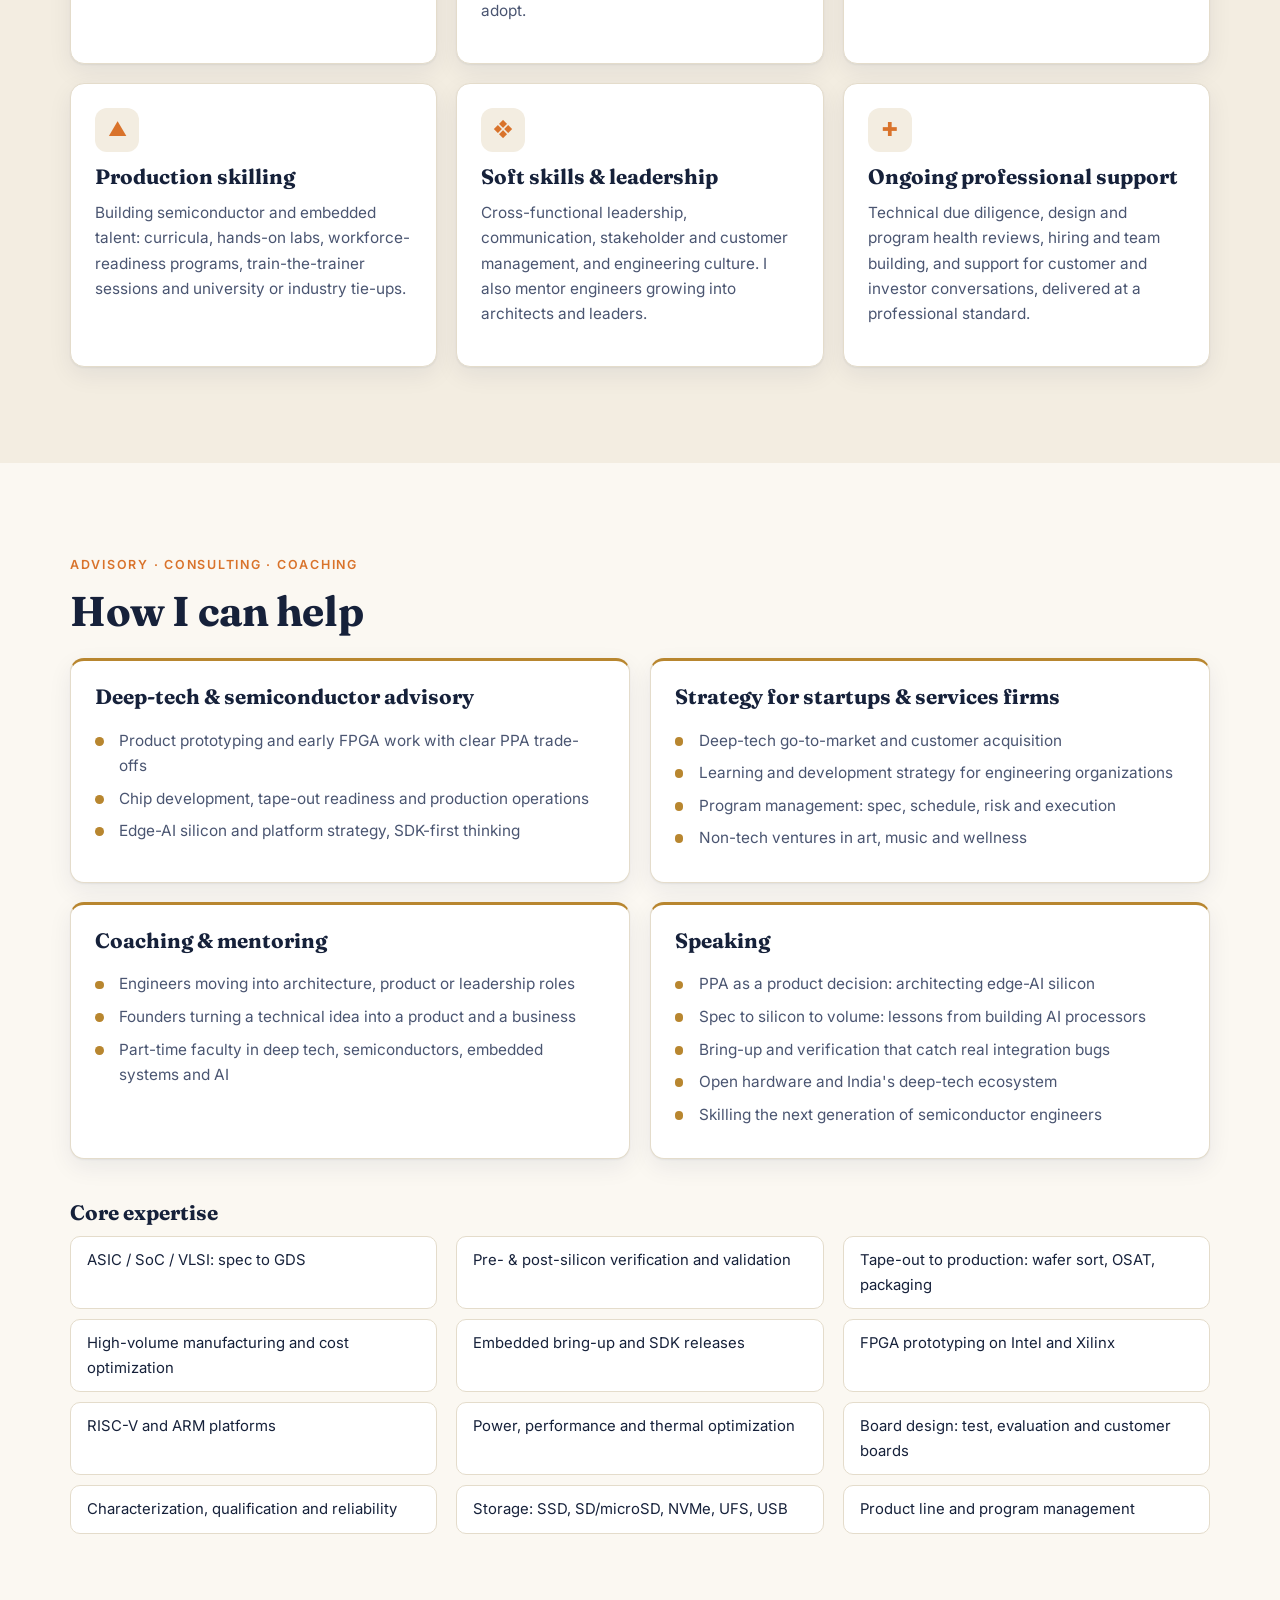
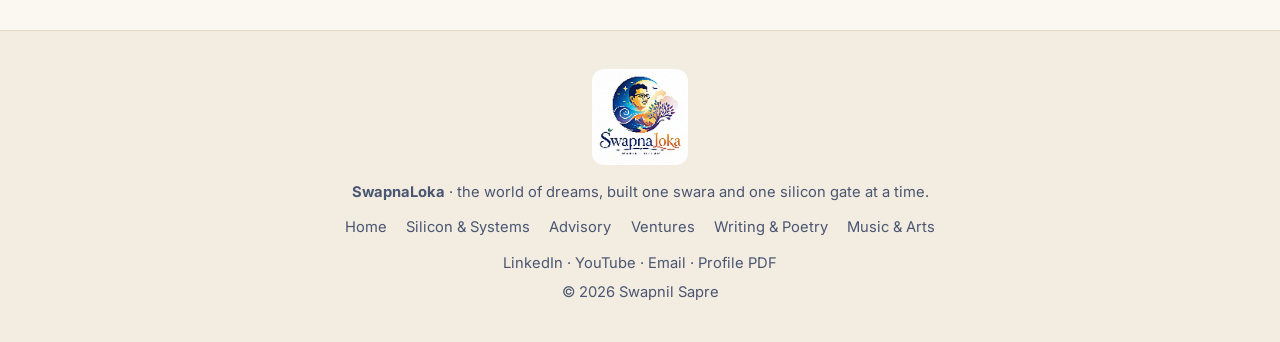
==== commit fcbcb9da: "Ketuna as skilling & mentoring partner; remove Qailash and Invariant; menu 'Silicon & Systems' Autho" ====
--- a/advisory.html
+++ b/advisory.html
@@ -4,9 +4,9 @@
 <meta charset="utf-8">
 <meta name="viewport" content="width=device-width, initial-scale=1">
 <title>Advisory · SwapnaLoka · Swapnil Sapre</title>
-<meta name="description" content="Swapnil Sapre advises Yadot, Mobil-Flex, Invariant Systems and Qailash Labs, and offers semiconductor, embedded and system engineering, operations, soft-skills and production-skilling support.">
+<meta name="description" content="Swapnil Sapre advises Yadot and Mobil-Flex, is the skilling and mentoring partner of Ketuna, and offers semiconductor, embedded and system engineering, operations, soft-skills and production-skilling support.">
 <meta property="og:title" content="Advisory · SwapnaLoka · Swapnil Sapre">
-<meta property="og:description" content="Swapnil Sapre advises Yadot, Mobil-Flex, Invariant Systems and Qailash Labs, and offers semiconductor, embedded and system engineering, operations, soft-skills and production-skilling support.">
+<meta property="og:description" content="Swapnil Sapre advises Yadot and Mobil-Flex, is the skilling and mentoring partner of Ketuna, and offers semiconductor, embedded and system engineering, operations, soft-skills and production-skilling support.">
 <meta property="og:image" content="https://swap111.github.io/profile/assets/img/share.jpg">
 <meta property="og:url" content="https://swap111.github.io/profile/advisory.html">
 <meta name="twitter:card" content="summary_large_image">
@@ -31,7 +31,7 @@
     </button>
     <nav id="menu" class="nav__menu">
       <a href="index.html">Home</a>
-      <a href="silicon.html">Silicon</a>
+      <a href="silicon.html">Silicon &amp; Systems</a>
       <a href="advisory.html" aria-current="page">Advisory</a>
       <a href="ventures.html">Ventures</a>
       <a href="writing.html">Writing &amp; Poetry</a>
@@ -54,8 +54,8 @@
 <section id="associations" class="section">
   <div class="wrap">
     <p class="eyebrow">Advisory associations</p>
-    <h2>Companies I advise</h2>
-    <p class="section__lead">I serve as an advisor to deep-tech and culture-tech companies, from custom silicon and chip-design verification to edge computing and AI-powered music learning. Each brings its own mission. My part is technology, product and execution counsel.</p>
+    <h2>Companies I advise and partner with</h2>
+    <p class="section__lead">I advise deep-tech and culture-tech companies, from edge computing to AI-powered music learning, and I partner with Ketuna on semiconductor, embedded, product and system skilling. Each brings its own mission. My part is technology, product, execution and people.</p>
     <div class="assoc">
       <a class="assoc__card" href="https://yadot.ai/" target="_blank" rel="noopener">
         <span class="assoc__mono assoc__mono--yadot" aria-hidden="true">Y</span>
@@ -73,22 +73,14 @@
         <p><em>"What's next after the PC?"</em> Mobil-Flex is building the PDC (Personal Data Center), an affordable edge-HPC platform for IoT, edge AI and edge computing.</p>
         <span class="card__link">mobil-flex.com →</span>
       </a>
-      <a class="assoc__card" href="https://invariantsystems.io/" target="_blank" rel="noopener">
-        <span class="assoc__mono assoc__mono--inv" aria-hidden="true">IS</span>
-        <span class="card__tag">EDA · Chip-design verification</span>
-        <h3>Invariant Systems</h3>
-        <p class="assoc__role">Advisor</p>
-        <p>Verification and acceptance for AI-assisted chip design: knowing which checks still hold after every RTL change, with evidence the receiving engineer can accept.</p>
-        <span class="card__link">invariantsystems.io →</span>
-      </a>
-      <a class="assoc__card" href="https://qailash.com/" target="_blank" rel="noopener">
-        <span class="assoc__mono assoc__mono--q" aria-hidden="true">Q</span>
-        <span class="card__tag">Sovereign custom silicon</span>
-        <h3>Qailash Labs</h3>
-        <p class="assoc__role">Advisor</p>
-        <p>High-precision analog and mixed-signal ICs, custom data converters, and extreme-environment sensor readout for aerospace and defense payloads.</p>
-        <span class="card__link">qailash.com →</span>
-      </a>
+      <div class="assoc__card">
+        <span class="assoc__mono assoc__mono--ket" aria-hidden="true">K</span>
+        <span class="card__tag">Skilling · Mentoring</span>
+        <h3>Ketuna</h3>
+        <p class="assoc__role">Skilling &amp; Mentoring Partner</p>
+        <p>Semiconductor, embedded, product and system skilling and mentoring: hands-on programmes that take engineers from silicon to product, "by hand first, then with AI".</p>
+        <span class="card__link card__link--muted">Website coming soon</span>
+      </div>
     </div>
   </div>
 </section>
@@ -144,7 +136,6 @@
           <li>Product prototyping and early FPGA work with clear PPA trade-offs</li>
           <li>Chip development, tape-out readiness and production operations</li>
           <li>Edge-AI silicon and platform strategy, SDK-first thinking</li>
-          <li>Extreme-environment microelectronics, such as cryogenic readout ICs</li>
         </ul>
       </article>
       <article class="card card--line">
@@ -201,7 +192,7 @@
     <img src="assets/img/swapnaloka_logo.png" alt="SwapnaLoka logo" width="96" height="96">
     <p><b>SwapnaLoka</b> · the world of dreams, built one swara and one silicon gate at a time.</p>
     <nav class="foot__links" aria-label="Footer">
-      <a href="index.html">Home</a><a href="silicon.html">Silicon</a><a href="advisory.html">Advisory</a>
+      <a href="index.html">Home</a><a href="silicon.html">Silicon &amp; Systems</a><a href="advisory.html">Advisory</a>
       <a href="ventures.html">Ventures</a><a href="writing.html">Writing &amp; Poetry</a><a href="music.html">Music &amp; Arts</a>
     </nav>
     <p class="foot__social">
--- a/assets/css/style.css
+++ b/assets/css/style.css
@@ -242,14 +242,6 @@
   .skills { grid-template-columns: repeat(2, 1fr); }
 }
 @media (max-width: 860px) {
-  .nav__toggle { display: block; }
-  .nav__menu {
-    position: absolute; top: 64px; left: 0; right: 0; flex-direction: column; align-items: stretch; gap: 0;
-    background: var(--bg); border-bottom: 1px solid var(--line); padding: .5rem 16px 1rem; display: none;
-  }
-  .nav__menu.open { display: flex; }
-  .nav__menu a { padding: .7rem 0; }
-  .nav__menu .btn { justify-content: center; margin-top: .5rem; }
   .hero__in, .grid-2, #music .grid-2, .edu { grid-template-columns: 1fr; }
   .hero__photo { order: -1; width: min(260px, 70%); }
   .stats { grid-template-columns: repeat(2, 1fr); }
@@ -431,7 +423,7 @@
 .explore a:hover { transform: translateY(-4px); color: var(--ink); }
 .explore h3 { font-size: 1.08rem; margin: .1rem 0 .4rem; }
 .explore p { font-size: .9rem; color: var(--ink-soft); margin: 0 0 .9rem; }
-.assoc { display: grid; grid-template-columns: repeat(4, 1fr); gap: 1.2rem; }
+.assoc { display: grid; grid-template-columns: repeat(3, 1fr); gap: 1.2rem; }
 .assoc__card { position: relative; display: flex; flex-direction: column; text-decoration: none; color: var(--ink); background: var(--surface);
   border: 1px solid var(--line); border-radius: var(--radius); padding: 1.4rem 1.3rem; box-shadow: var(--shadow); transition: transform .2s, box-shadow .2s; }
 .assoc__card:hover { transform: translateY(-4px); color: var(--ink); box-shadow: 0 16px 34px rgba(16,32,74,.16); }
@@ -452,3 +444,19 @@
 @media (max-width: 1100px) { .explore { grid-template-columns: repeat(3, 1fr); } .assoc { grid-template-columns: repeat(2, 1fr); } }
 @media (max-width: 760px) { .explore { grid-template-columns: repeat(2, 1fr); } }
 @media (max-width: 560px) { .explore, .assoc { grid-template-columns: 1fr; } }
+.assoc__mono--ket { background: linear-gradient(135deg, #2e7d6b, #10204a); }
+.card__link--muted { color: var(--muted); font-weight: 500; }
+
+/* menu: one line on wide screens, hamburger below 1040px */
+.nav__menu a { white-space: nowrap; }
+@media (max-width: 1040px) {
+  .nav__toggle { display: block; }
+  .nav__menu {
+    position: absolute; top: 64px; left: 0; right: 0; flex-direction: column; align-items: stretch; gap: 0;
+    background: var(--bg); border-bottom: 1px solid var(--line); padding: .5rem 16px 1rem; display: none;
+  }
+  .nav__menu.open { display: flex; }
+  .nav__menu a { padding: .7rem 0; }
+  .nav__menu .btn { justify-content: center; margin-top: .5rem; }
+  .nav__menu a[aria-current="page"]:not(.btn) { box-shadow: none; }
+}
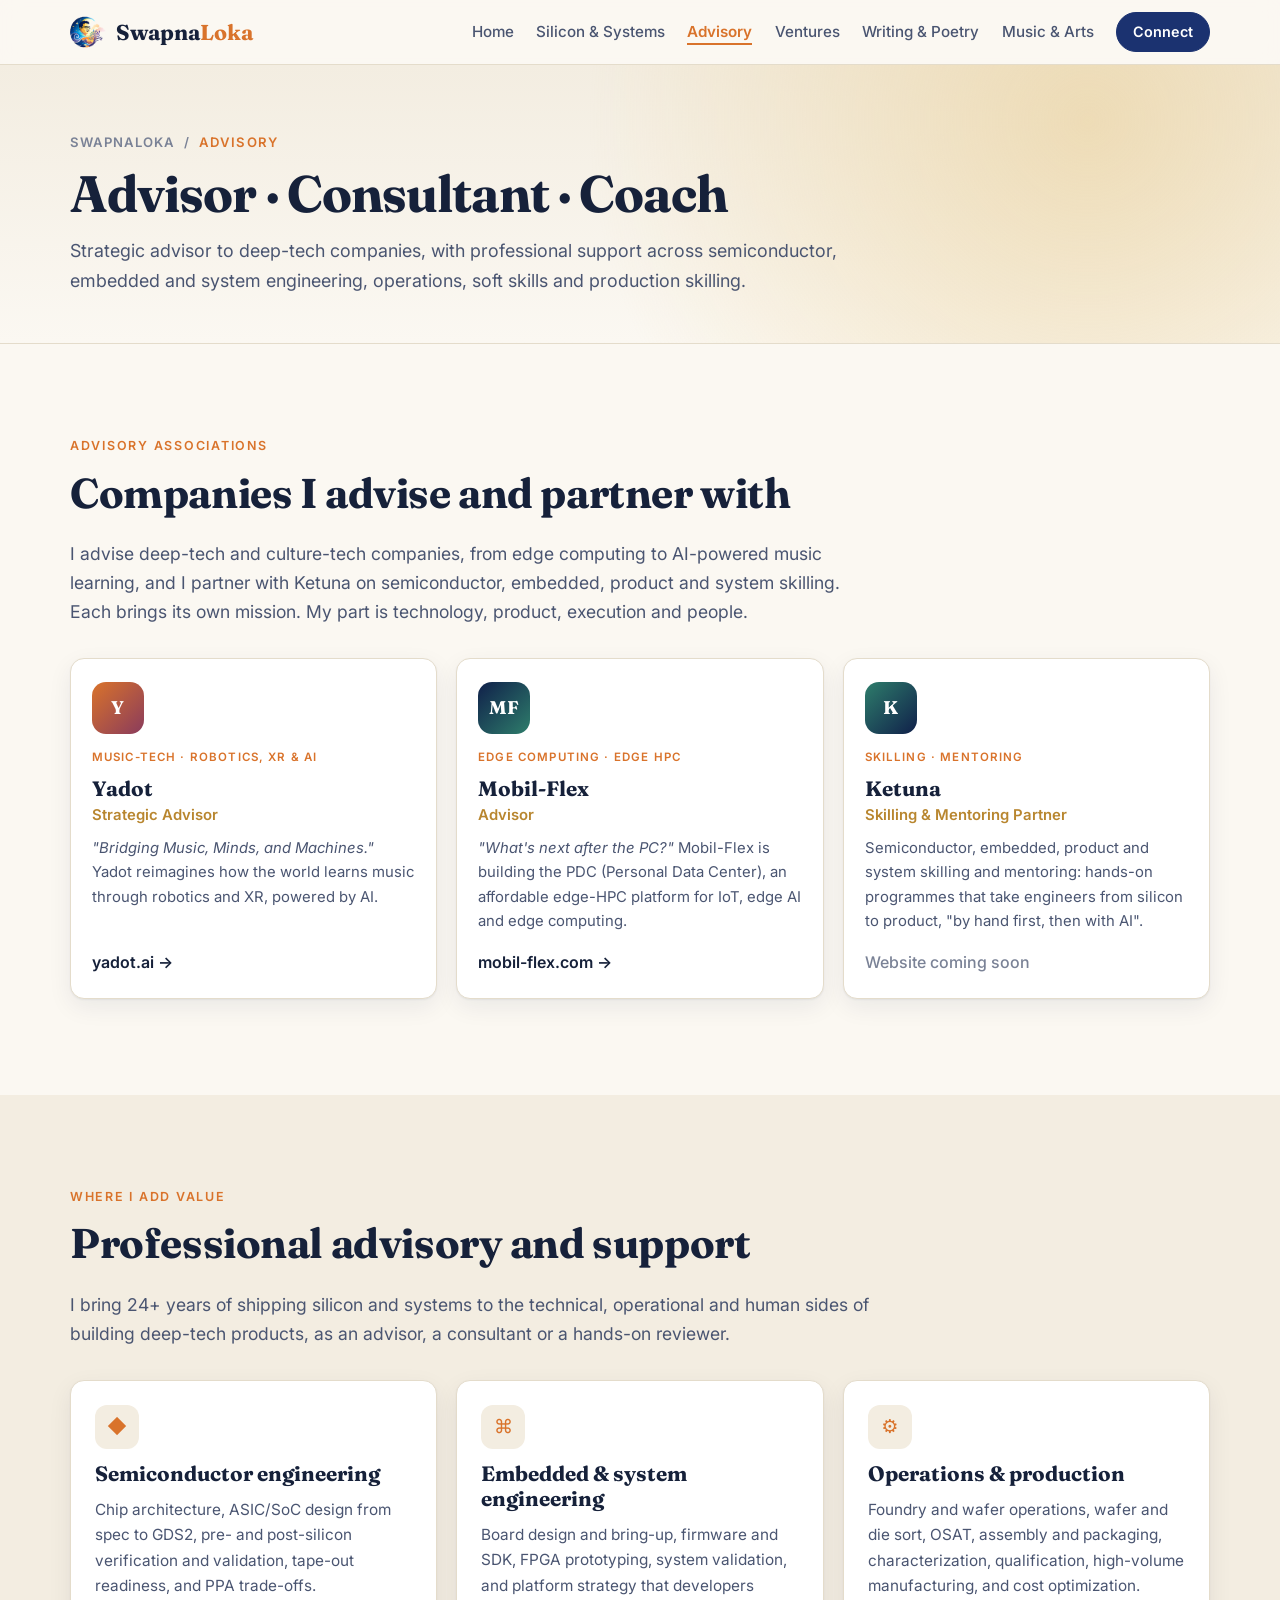
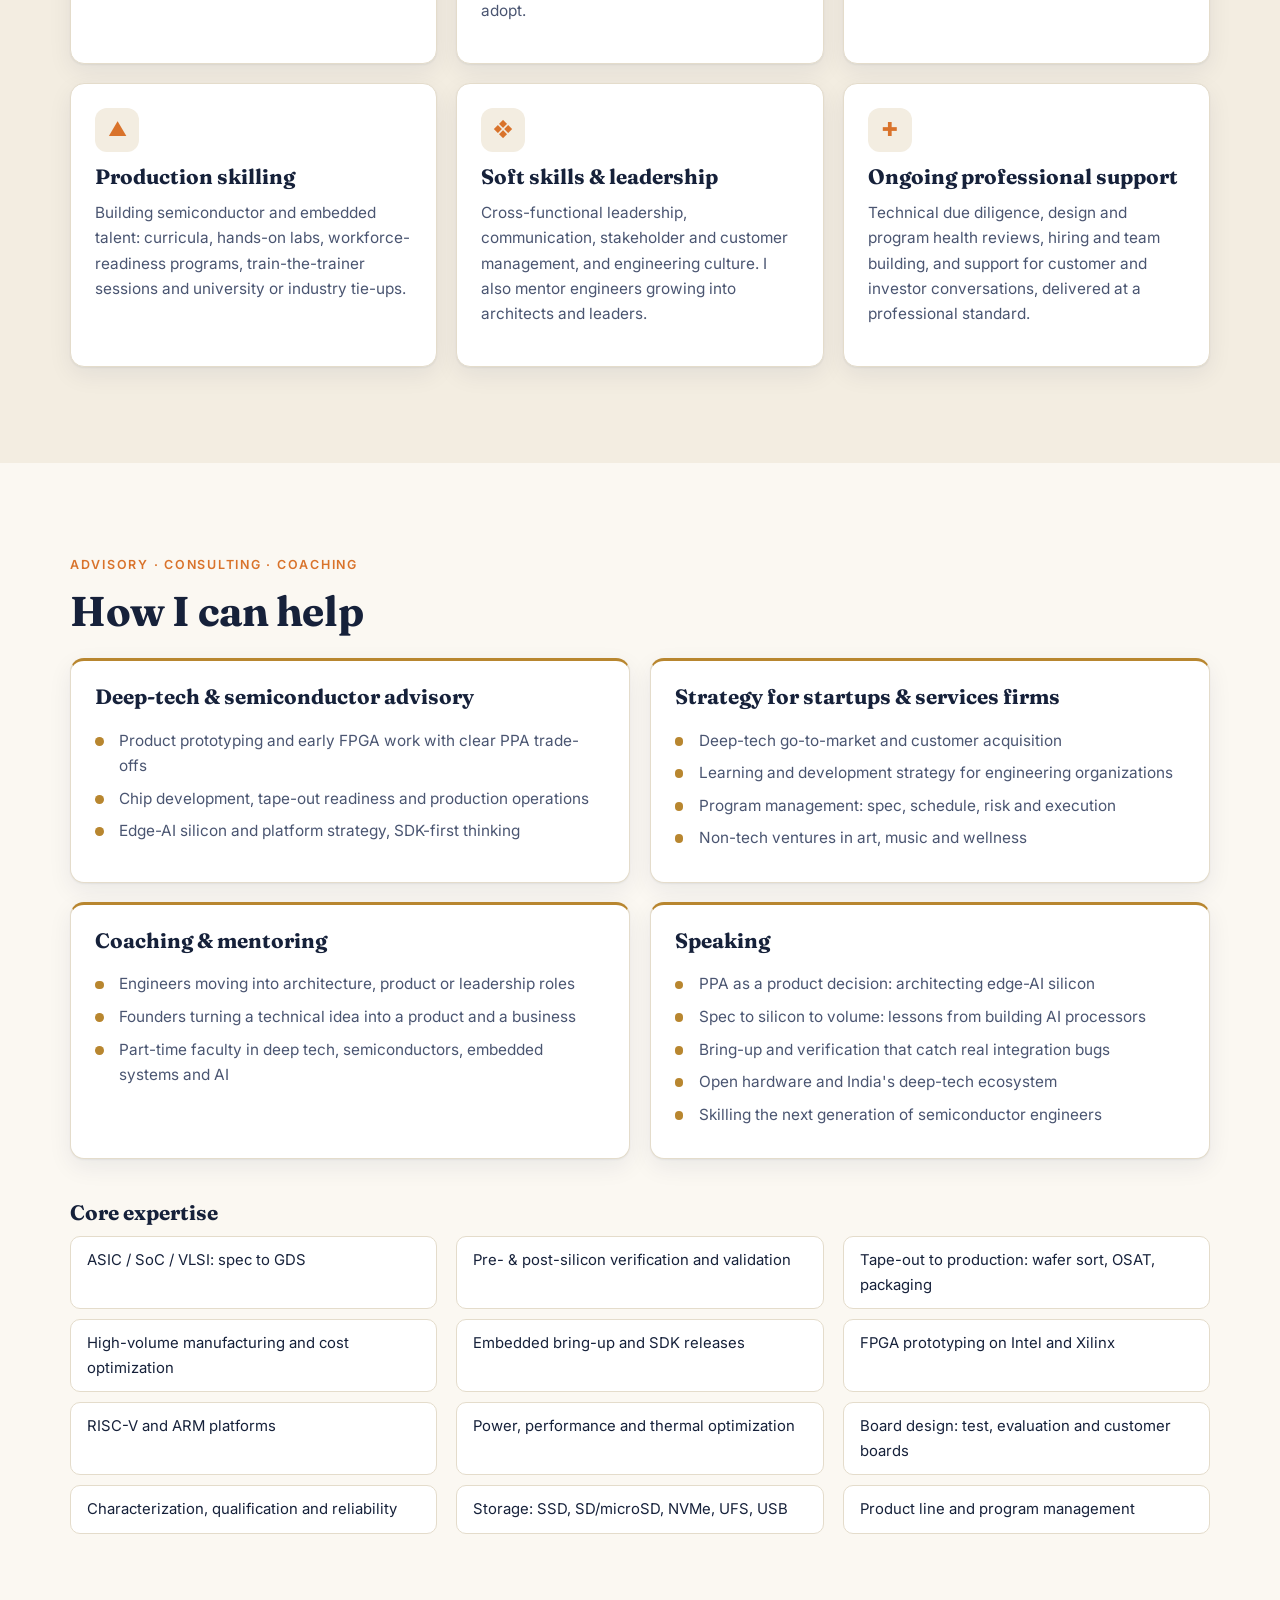
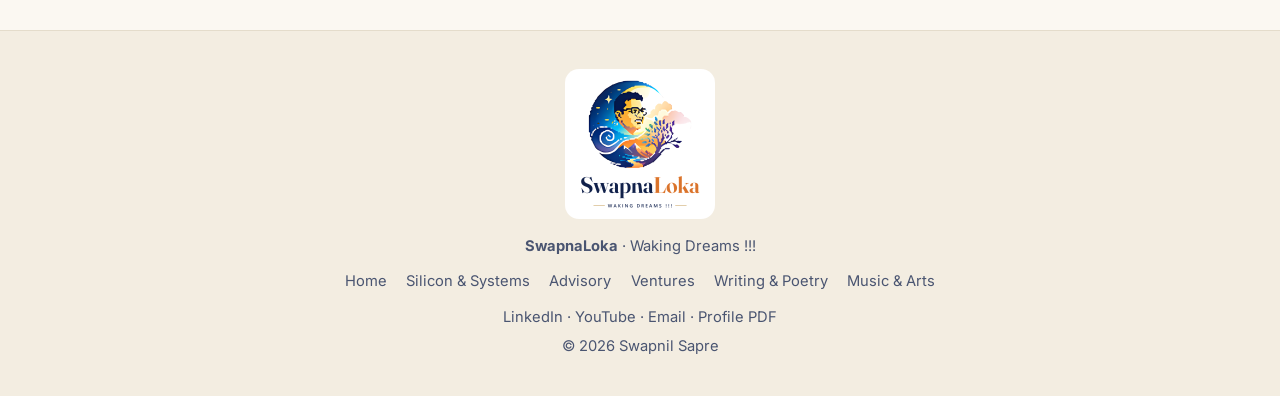
==== commit 790c87f9: "HD SwapnaLoka logo (upscaled emblem, crisp wordmark, 'Waking Dreams !!!'); footer tagline; new favic" ====
--- a/advisory.html
+++ b/advisory.html
@@ -7,12 +7,13 @@
 <meta name="description" content="Swapnil Sapre advises Yadot and Mobil-Flex, is the skilling and mentoring partner of Ketuna, and offers semiconductor, embedded and system engineering, operations, soft-skills and production-skilling support.">
 <meta property="og:title" content="Advisory · SwapnaLoka · Swapnil Sapre">
 <meta property="og:description" content="Swapnil Sapre advises Yadot and Mobil-Flex, is the skilling and mentoring partner of Ketuna, and offers semiconductor, embedded and system engineering, operations, soft-skills and production-skilling support.">
-<meta property="og:image" content="https://swap111.github.io/profile/assets/img/share.jpg">
-<meta property="og:url" content="https://swap111.github.io/profile/advisory.html">
+<meta property="og:image" content="https://swapnaloka.online/assets/img/share.jpg">
+<meta property="og:url" content="https://swapnaloka.online/advisory.html">
 <meta name="twitter:card" content="summary_large_image">
 <meta property="og:type" content="profile">
-<link rel="canonical" href="https://swap111.github.io/profile/advisory.html">
+<link rel="canonical" href="https://swapnaloka.online/advisory.html">
 <link rel="icon" type="image/png" href="assets/img/favicon.png">
+<link rel="apple-touch-icon" href="assets/img/swapnaloka_mark_512.png">
 <link rel="preconnect" href="https://fonts.googleapis.com">
 <link rel="preconnect" href="https://fonts.gstatic.com" crossorigin>
 <link href="https://fonts.googleapis.com/css2?family=Fraunces:opsz,wght@9..144,400;9..144,600;9..144,700&family=Inter:wght@400;500;600&display=swap" rel="stylesheet">
@@ -189,8 +190,8 @@
 
 <footer class="foot">
   <div class="wrap foot__in">
-    <img src="assets/img/swapnaloka_logo.png" alt="SwapnaLoka logo" width="96" height="96">
-    <p><b>SwapnaLoka</b> · the world of dreams, built one swara and one silicon gate at a time.</p>
+    <img src="assets/img/swapnaloka_logo_600.png" alt="SwapnaLoka logo: Waking Dreams" width="150" height="150" loading="lazy">
+    <p><b>SwapnaLoka</b> · Waking Dreams !!!</p>
     <nav class="foot__links" aria-label="Footer">
       <a href="index.html">Home</a><a href="silicon.html">Silicon &amp; Systems</a><a href="advisory.html">Advisory</a>
       <a href="ventures.html">Ventures</a><a href="writing.html">Writing &amp; Poetry</a><a href="music.html">Music &amp; Arts</a>
--- a/assets/css/style.css
+++ b/assets/css/style.css
@@ -460,3 +460,8 @@
   .nav__menu .btn { justify-content: center; margin-top: .5rem; }
   .nav__menu a[aria-current="page"]:not(.btn) { box-shadow: none; }
 }
+
+/* footer logo: transparent artwork; give it a light tile in dark mode so the navy lettering stays readable */
+.foot__in > img { width: 150px; height: auto; border-radius: 14px; }
+:root[data-theme="dark"] .foot__in > img { background: #fbf8f2; padding: 6px; }
+@media (prefers-color-scheme: dark) { :root:not([data-theme="light"]) .foot__in > img { background: #fbf8f2; padding: 6px; } }
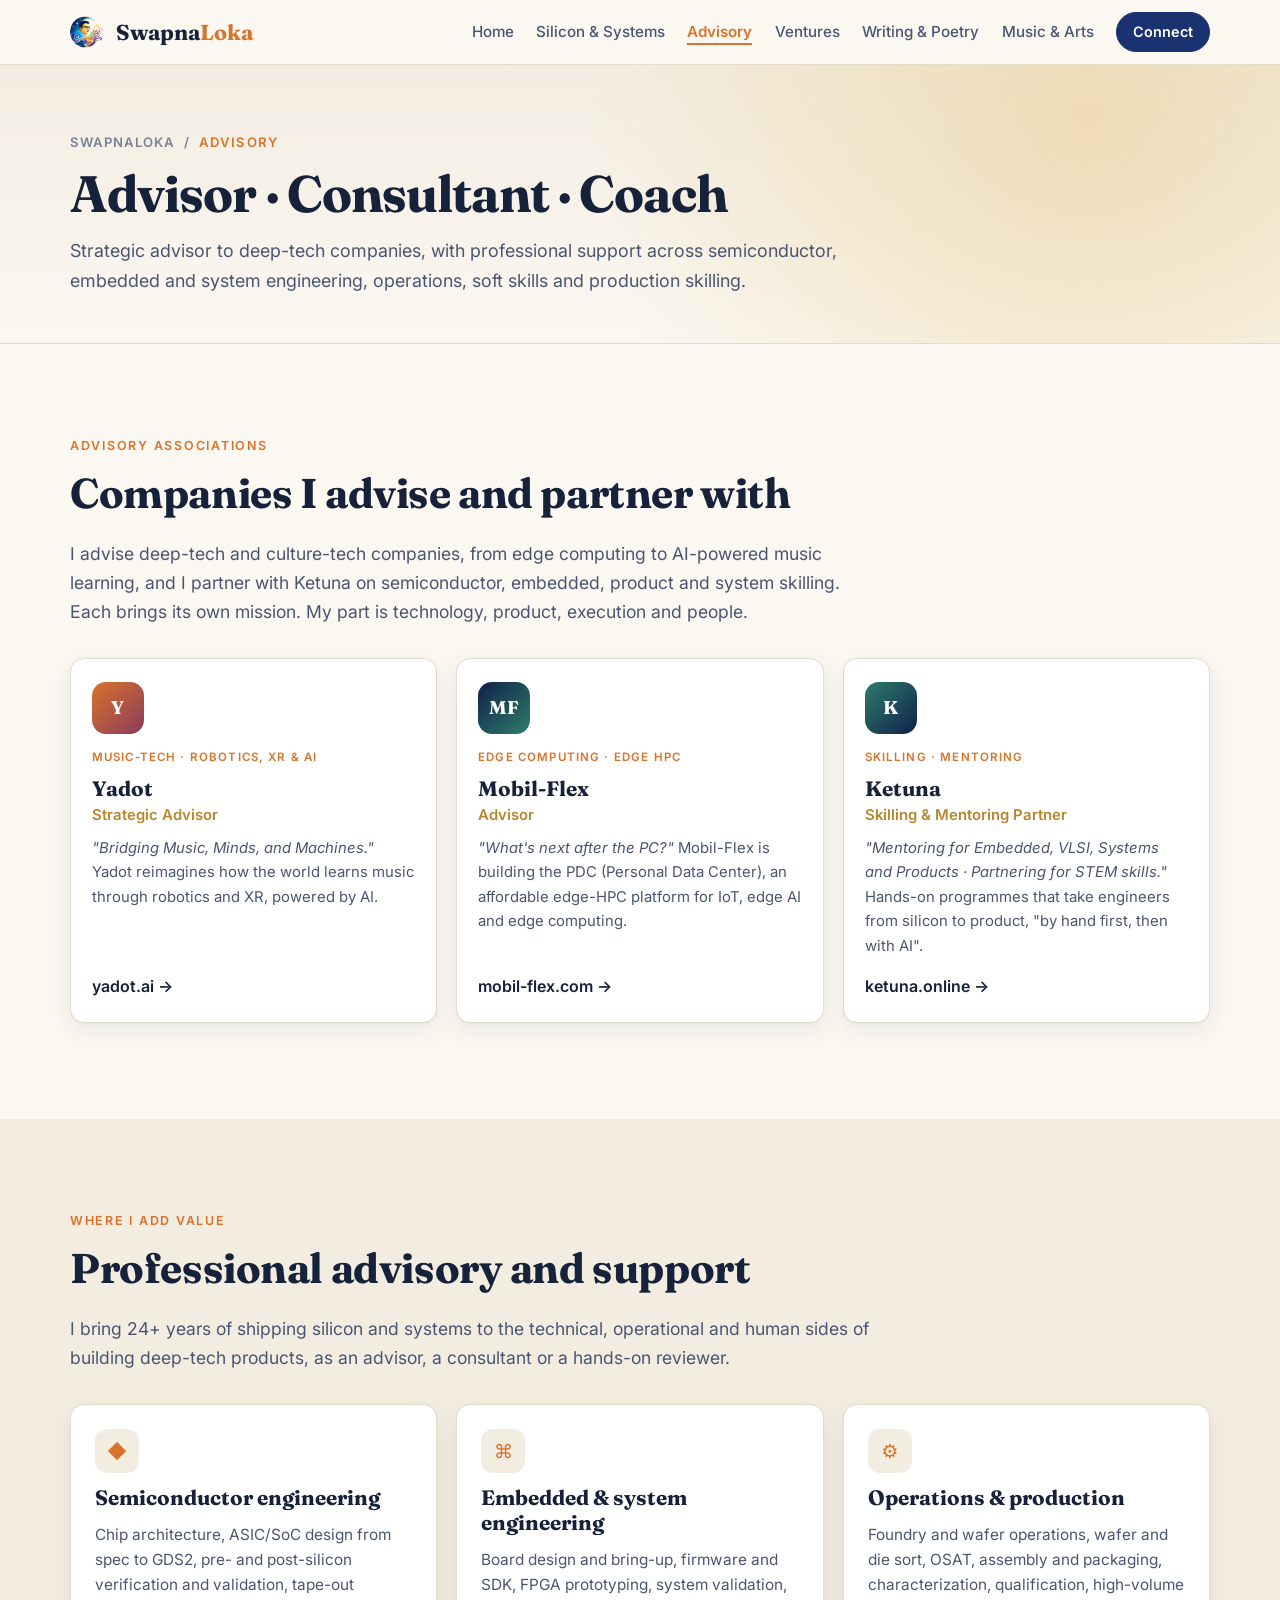
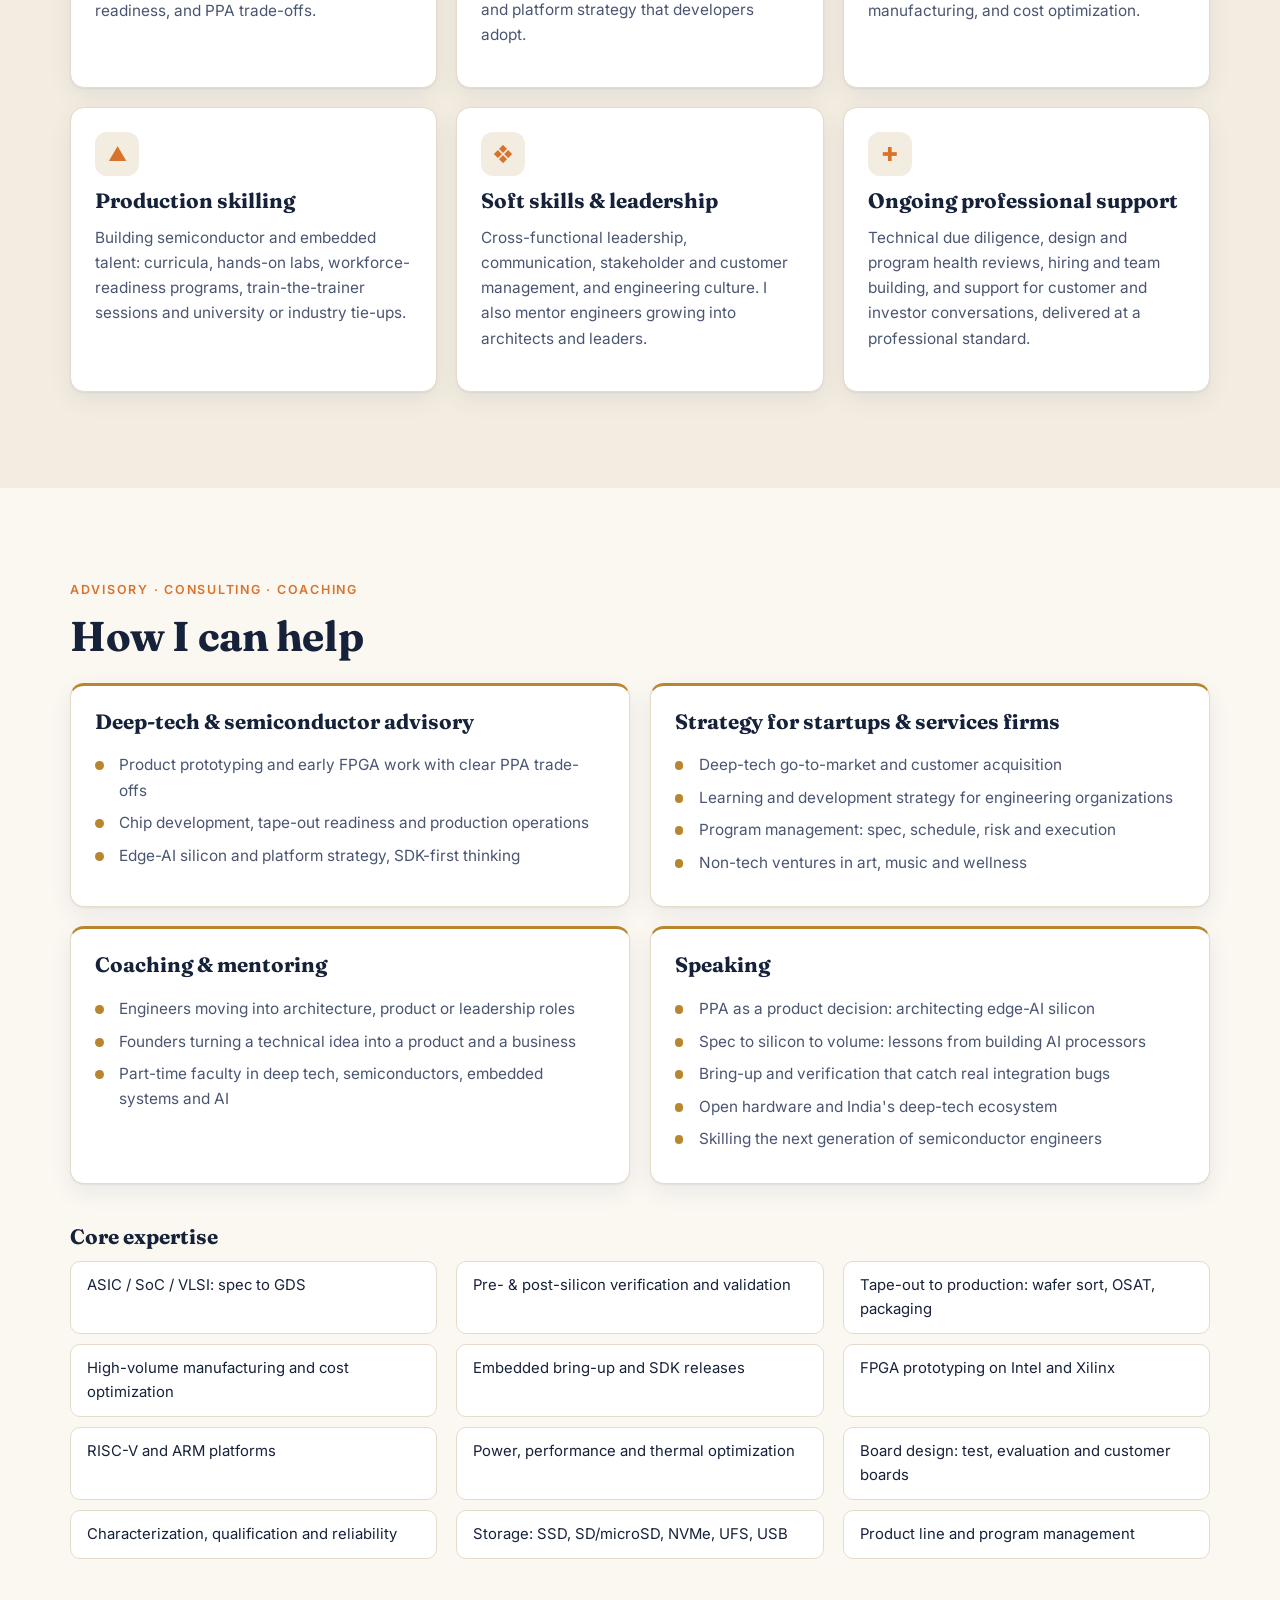
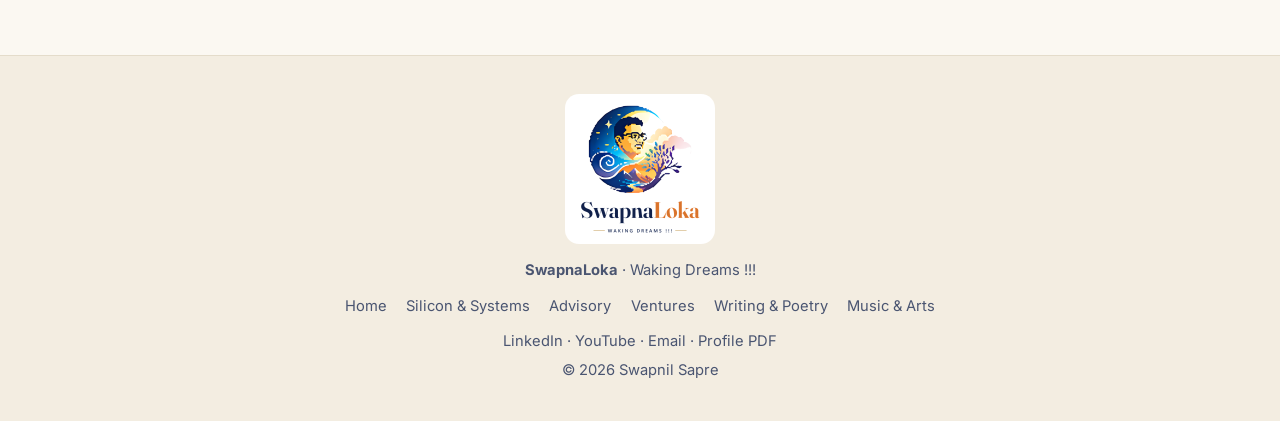
==== commit 16c43393: "Advisory: link Ketuna card to ketuna.online Authored by Swapnil" ====
--- a/advisory.html
+++ b/advisory.html
@@ -74,14 +74,14 @@
         <p><em>"What's next after the PC?"</em> Mobil-Flex is building the PDC (Personal Data Center), an affordable edge-HPC platform for IoT, edge AI and edge computing.</p>
         <span class="card__link">mobil-flex.com →</span>
       </a>
-      <div class="assoc__card">
+      <a class="assoc__card" href="https://ketuna.online/" target="_blank" rel="noopener">
         <span class="assoc__mono assoc__mono--ket" aria-hidden="true">K</span>
         <span class="card__tag">Skilling · Mentoring</span>
         <h3>Ketuna</h3>
         <p class="assoc__role">Skilling &amp; Mentoring Partner</p>
-        <p>Semiconductor, embedded, product and system skilling and mentoring: hands-on programmes that take engineers from silicon to product, "by hand first, then with AI".</p>
-        <span class="card__link card__link--muted">Website coming soon</span>
-      </div>
+        <p><em>"Mentoring for Embedded, VLSI, Systems and Products · Partnering for STEM skills."</em> Hands-on programmes that take engineers from silicon to product, "by hand first, then with AI".</p>
+        <span class="card__link">ketuna.online →</span>
+      </a>
     </div>
   </div>
 </section>
--- a/assets/css/style.css
+++ b/assets/css/style.css
@@ -465,3 +465,31 @@
 .foot__in > img { width: 150px; height: auto; border-radius: 14px; }
 :root[data-theme="dark"] .foot__in > img { background: #fbf8f2; padding: 6px; }
 @media (prefers-color-scheme: dark) { :root:not([data-theme="light"]) .foot__in > img { background: #fbf8f2; padding: 6px; } }
+
+/* about: journey route */
+.route { list-style: none; margin: 1.8rem 0 0; padding: 0 0 0 1.4rem; position: relative; }
+.route::before { content: ""; position: absolute; left: .42rem; top: .5rem; bottom: .9rem; width: 2px;
+  background: linear-gradient(180deg, var(--saffron), var(--gold) 55%, var(--navy-2)); border-radius: 2px; }
+.route li { position: relative; padding: 0 0 1.05rem .6rem; }
+.route li::before { content: ""; position: absolute; left: -1.28rem; top: .38rem; width: .8rem; height: .8rem; border-radius: 50%;
+  background: var(--bg); border: 2px solid var(--saffron); }
+.route li:last-child::before { background: var(--saffron); box-shadow: 0 0 0 4px color-mix(in srgb, var(--saffron) 25%, transparent); }
+.route b { display: block; font: 600 1.05rem var(--serif); color: var(--ink); }
+.route span { font-size: .88rem; color: var(--muted); }
+.prose .lead-in { font: 600 1.35rem/1.4 var(--serif); color: var(--saffron); margin-bottom: .6rem; }
+
+/* writing: next generation (daughter's fiction) */
+.nextgen { display: grid; grid-template-columns: 1fr 1.1fr; gap: 2rem; align-items: center; margin: 2.8rem 0 1rem;
+  padding: 1.8rem; border-radius: var(--radius); border: 1px solid var(--line);
+  background: linear-gradient(135deg, color-mix(in srgb, #4a90d9 12%, var(--surface)), color-mix(in srgb, #ff7eb6 10%, var(--surface))); }
+.nextgen h3 { font-size: 1.5rem; margin: .2rem 0 .6rem; }
+.nextgen p { color: var(--ink-soft); margin: 0; }
+.nextgen__books { display: grid; grid-template-columns: 1fr 1fr; gap: 1.2rem; }
+.kidbook { margin: 0; }
+.kidbook img { width: 100%; aspect-ratio: 2/3; object-fit: cover; border-radius: 4px 10px 10px 4px;
+  box-shadow: 0 12px 26px rgba(16,32,74,.22); transition: transform .25s; }
+.kidbook:hover img { transform: translateY(-5px) rotate(-1.5deg); }
+.kidbook figcaption { margin-top: .6rem; }
+.kidbook b { display: block; font: 600 1rem var(--serif); color: var(--ink); }
+.kidbook span { font-size: .85rem; color: var(--muted); }
+@media (max-width: 860px) { .nextgen { grid-template-columns: 1fr; padding: 1.3rem; } }
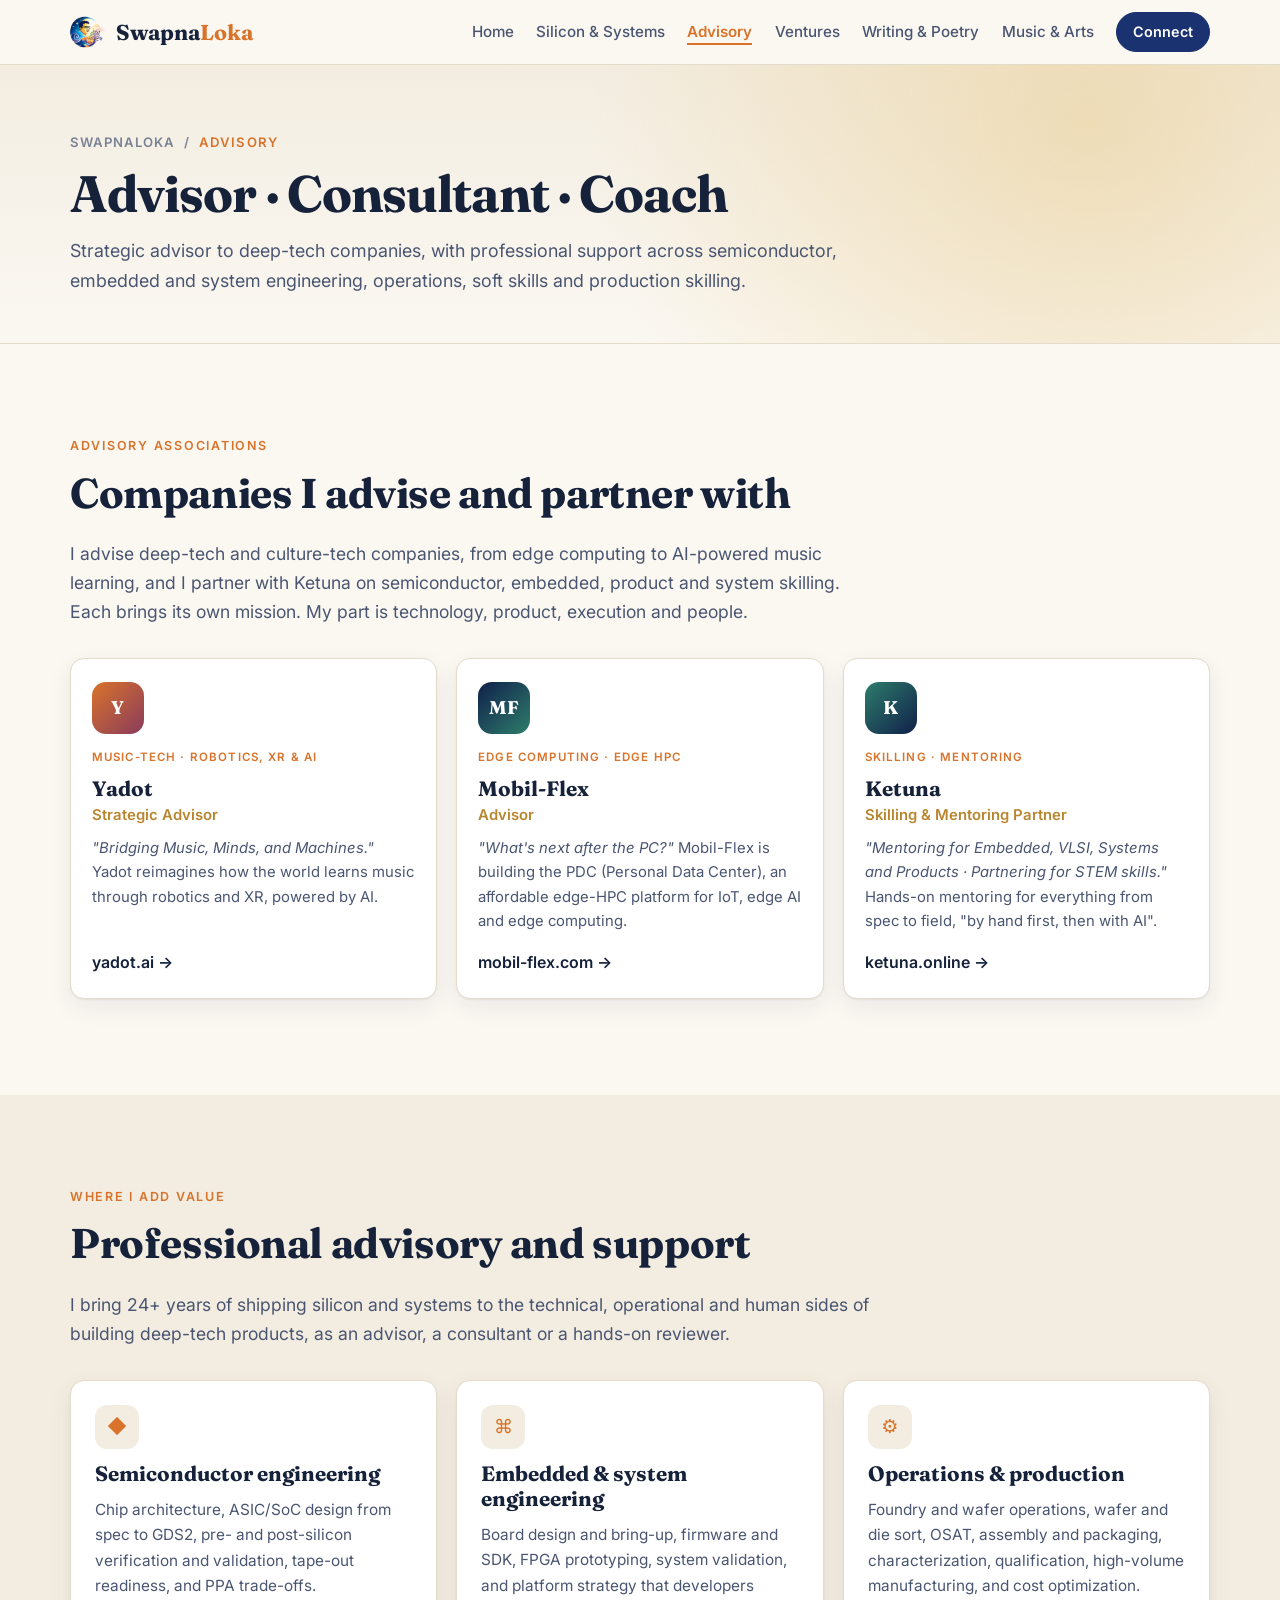
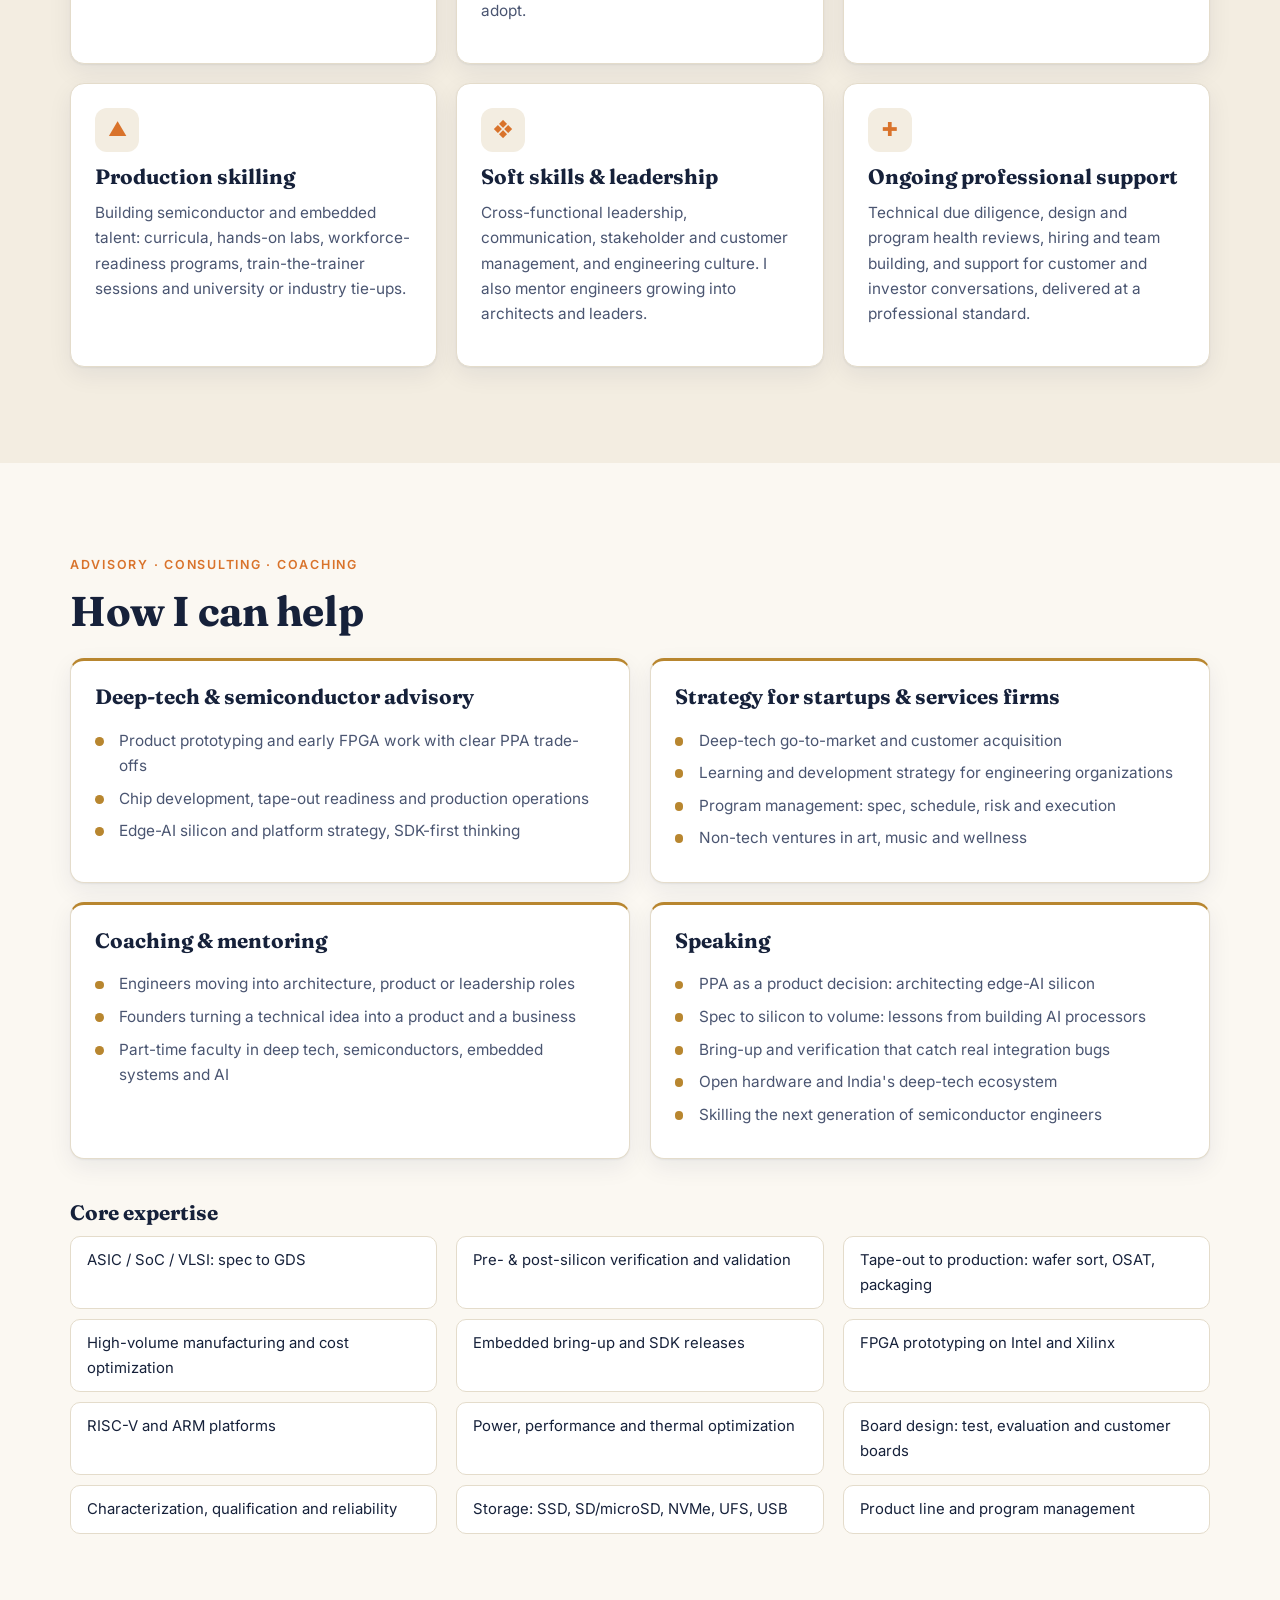
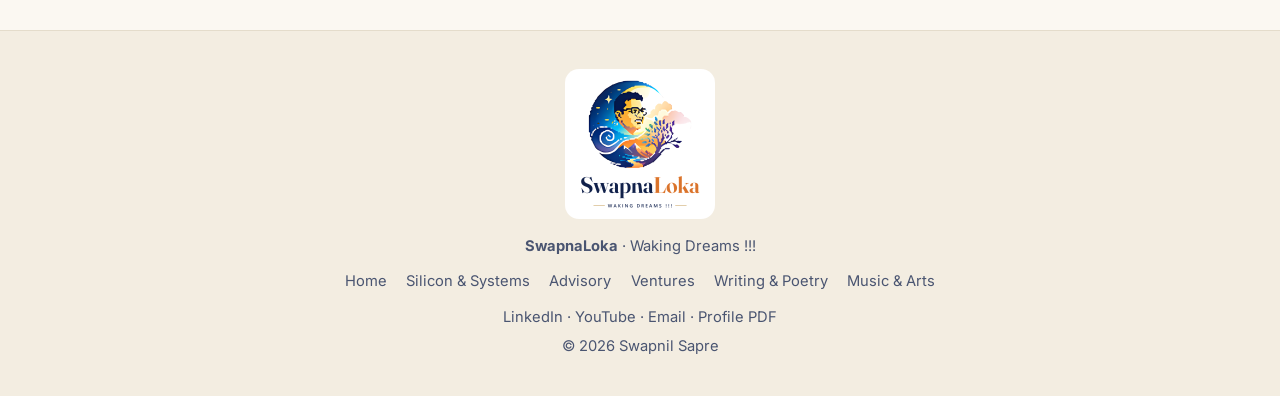
==== commit 4e8e1fda: "Ketuna card: mentoring everything from spec to field Authored by Swapnil" ====
--- a/advisory.html
+++ b/advisory.html
@@ -79,7 +79,7 @@
         <span class="card__tag">Skilling · Mentoring</span>
         <h3>Ketuna</h3>
         <p class="assoc__role">Skilling &amp; Mentoring Partner</p>
-        <p><em>"Mentoring for Embedded, VLSI, Systems and Products · Partnering for STEM skills."</em> Hands-on programmes that take engineers from silicon to product, "by hand first, then with AI".</p>
+        <p><em>"Mentoring for Embedded, VLSI, Systems and Products · Partnering for STEM skills."</em> Hands-on mentoring for everything from spec to field, "by hand first, then with AI".</p>
         <span class="card__link">ketuna.online →</span>
       </a>
     </div>
